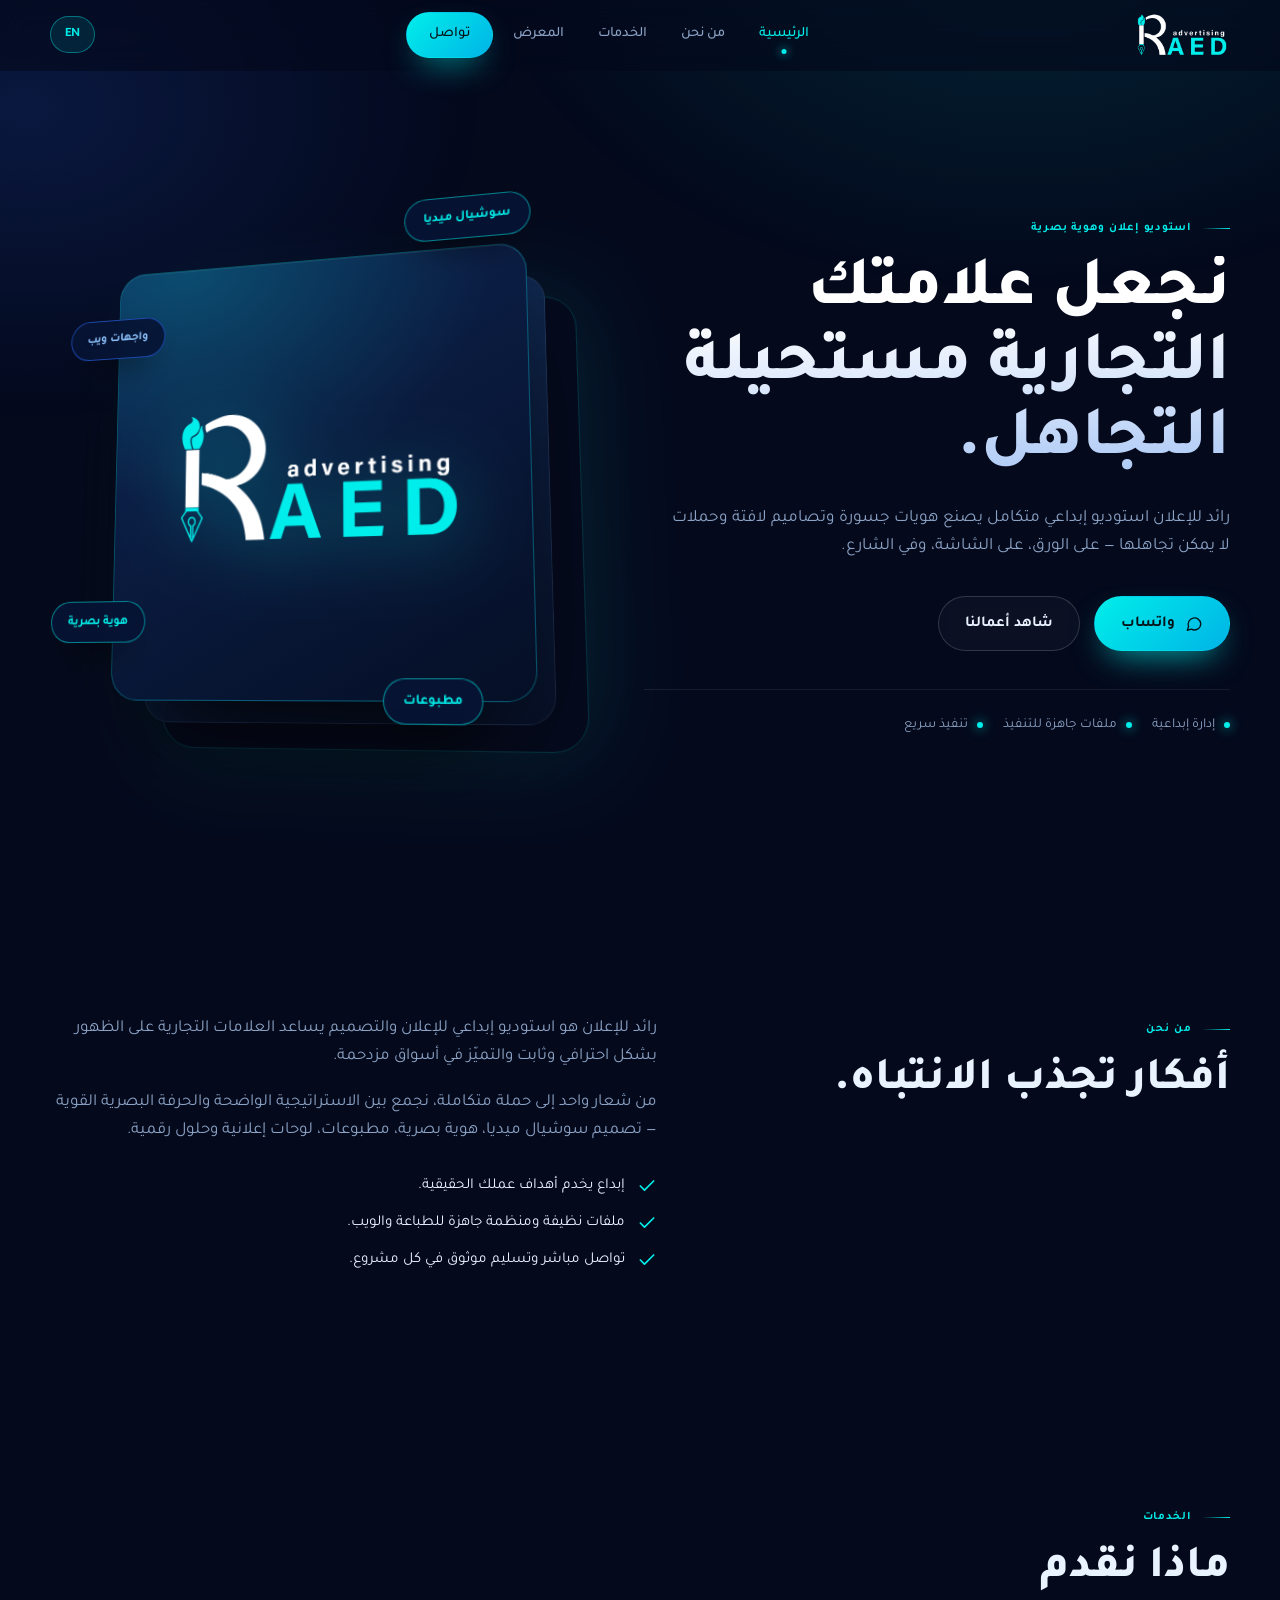
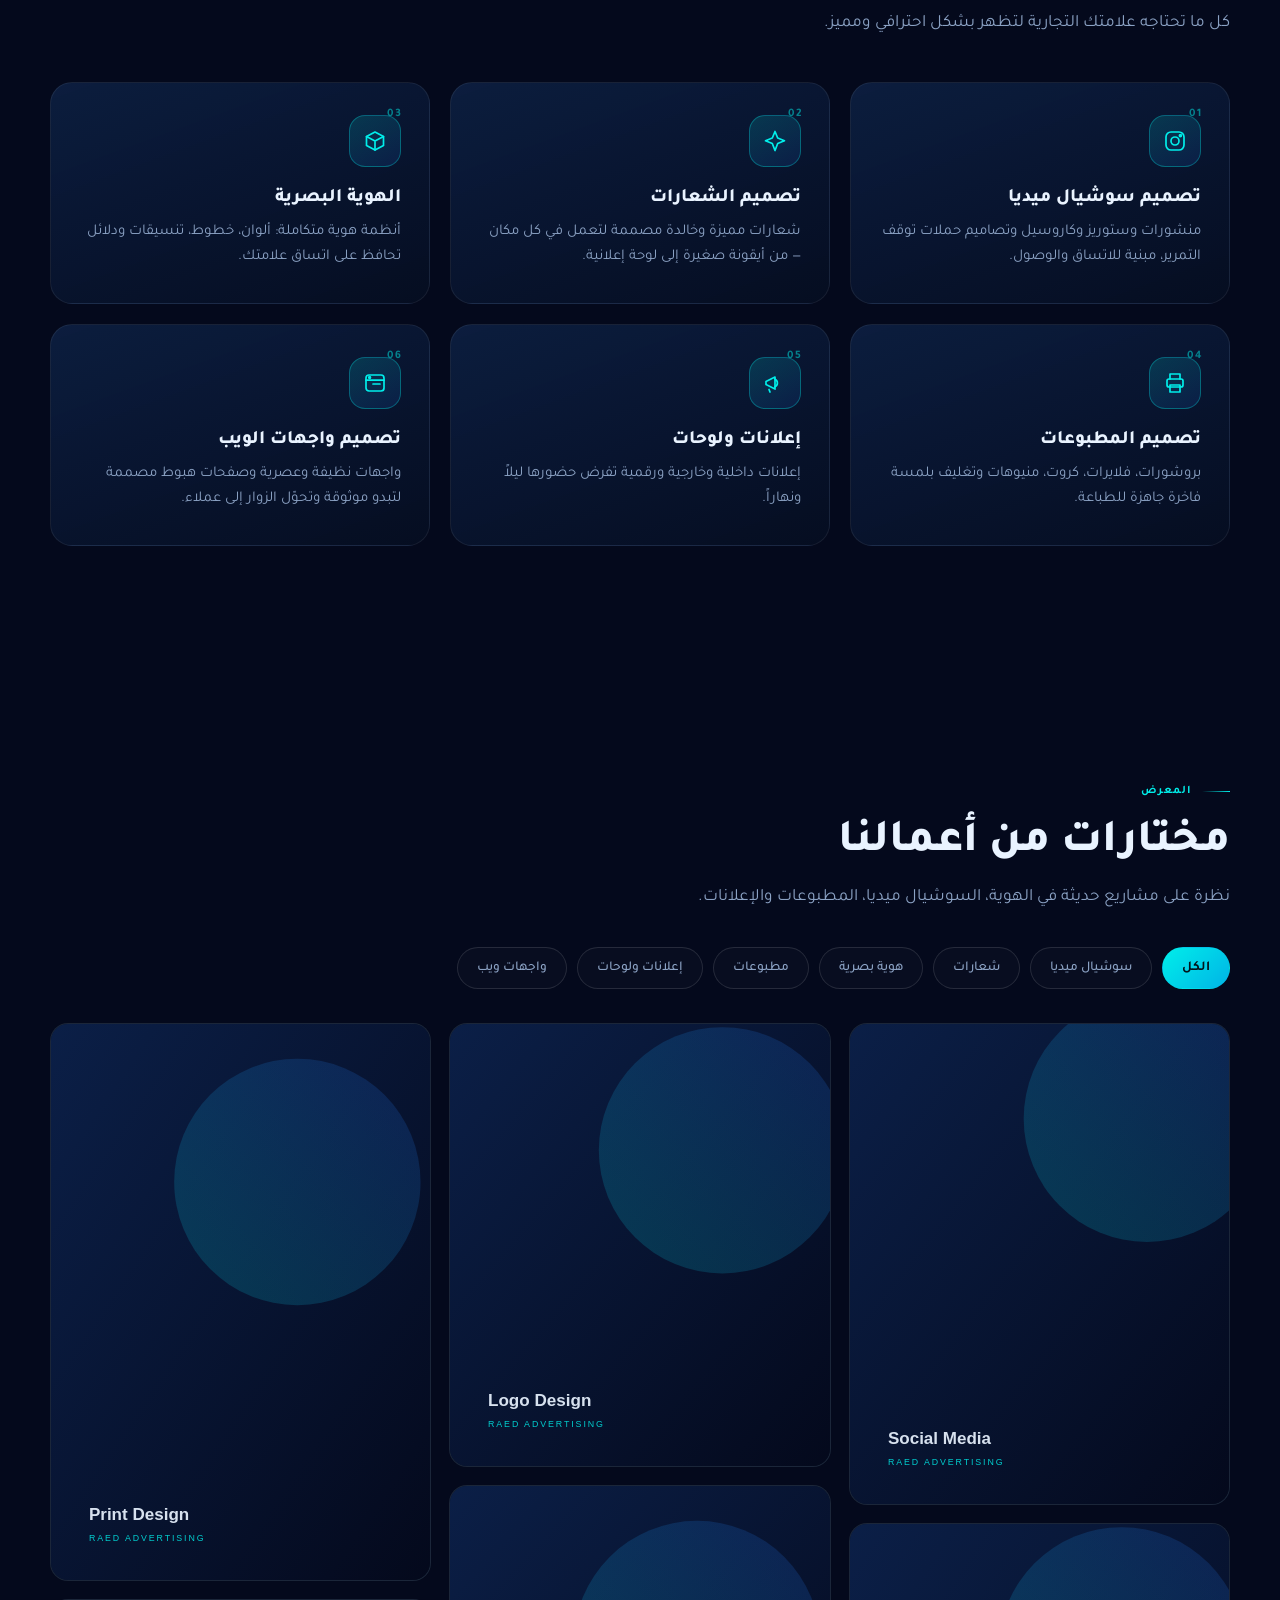
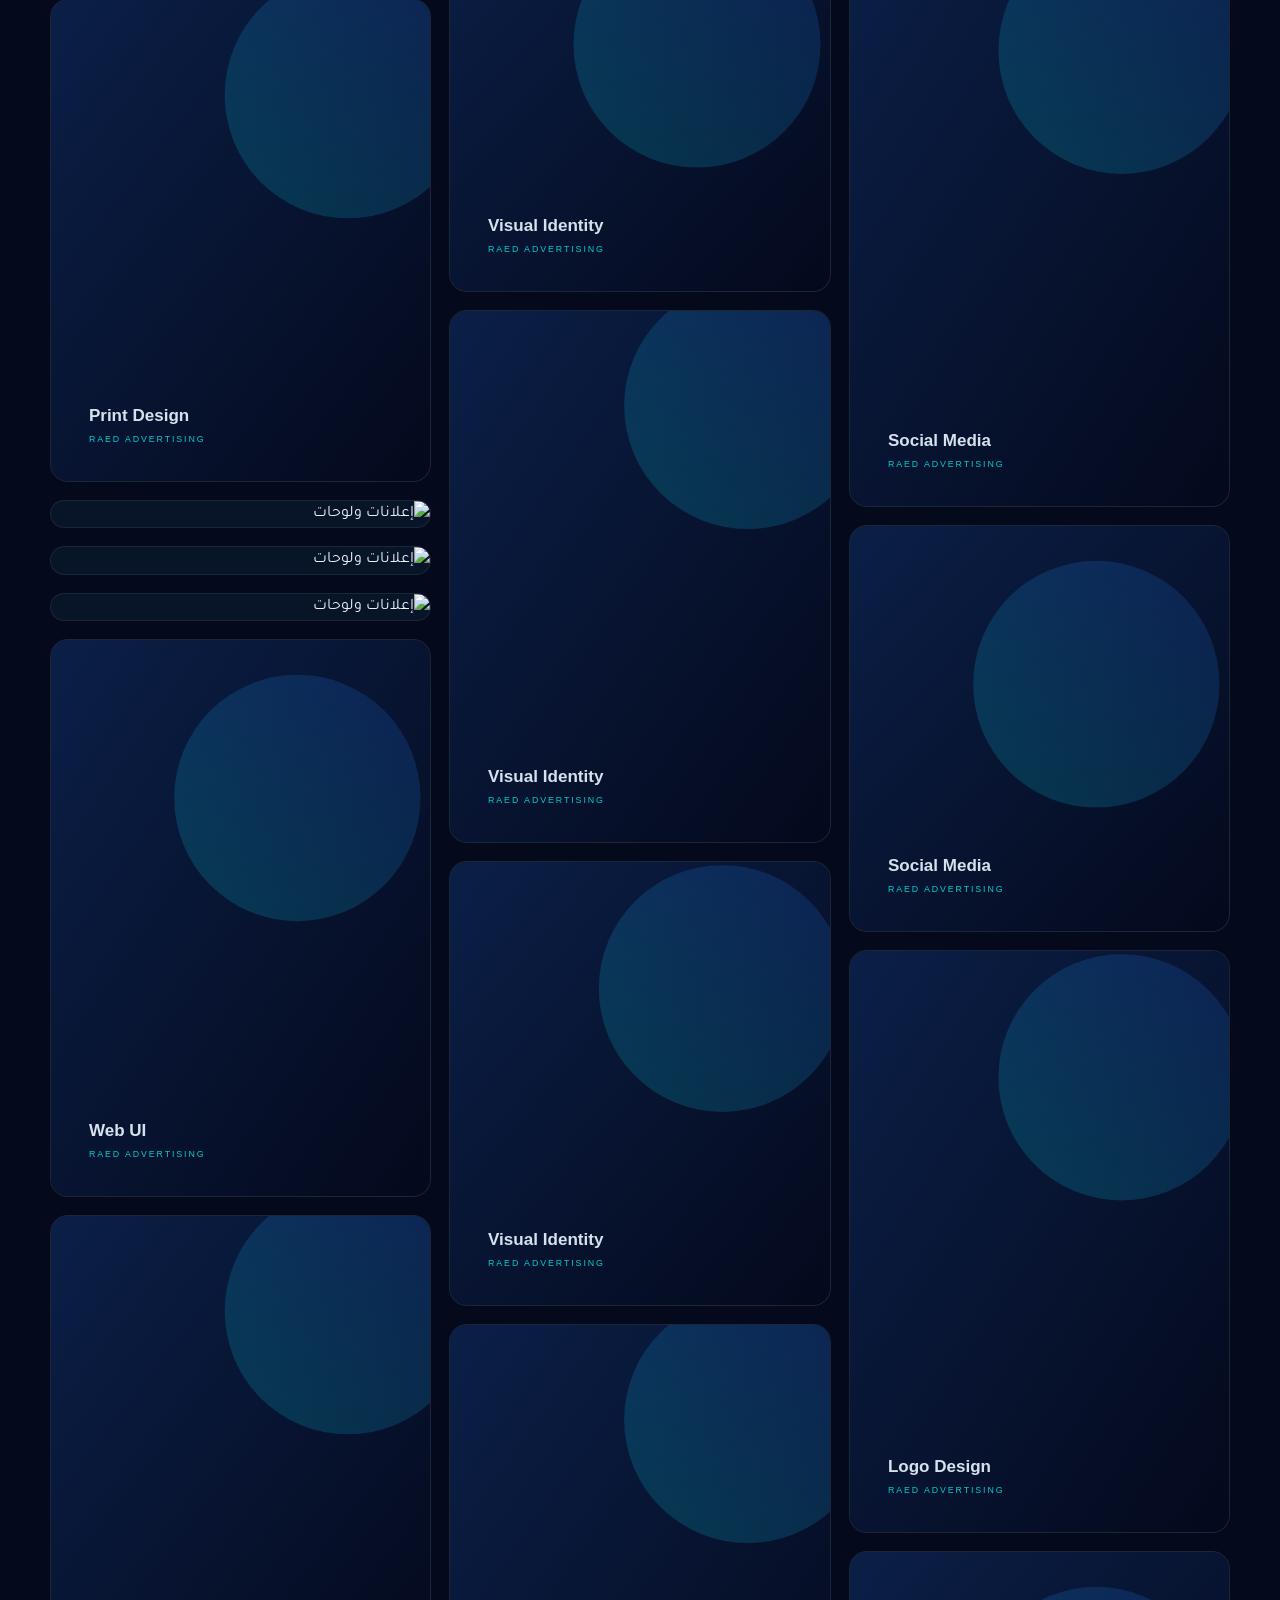
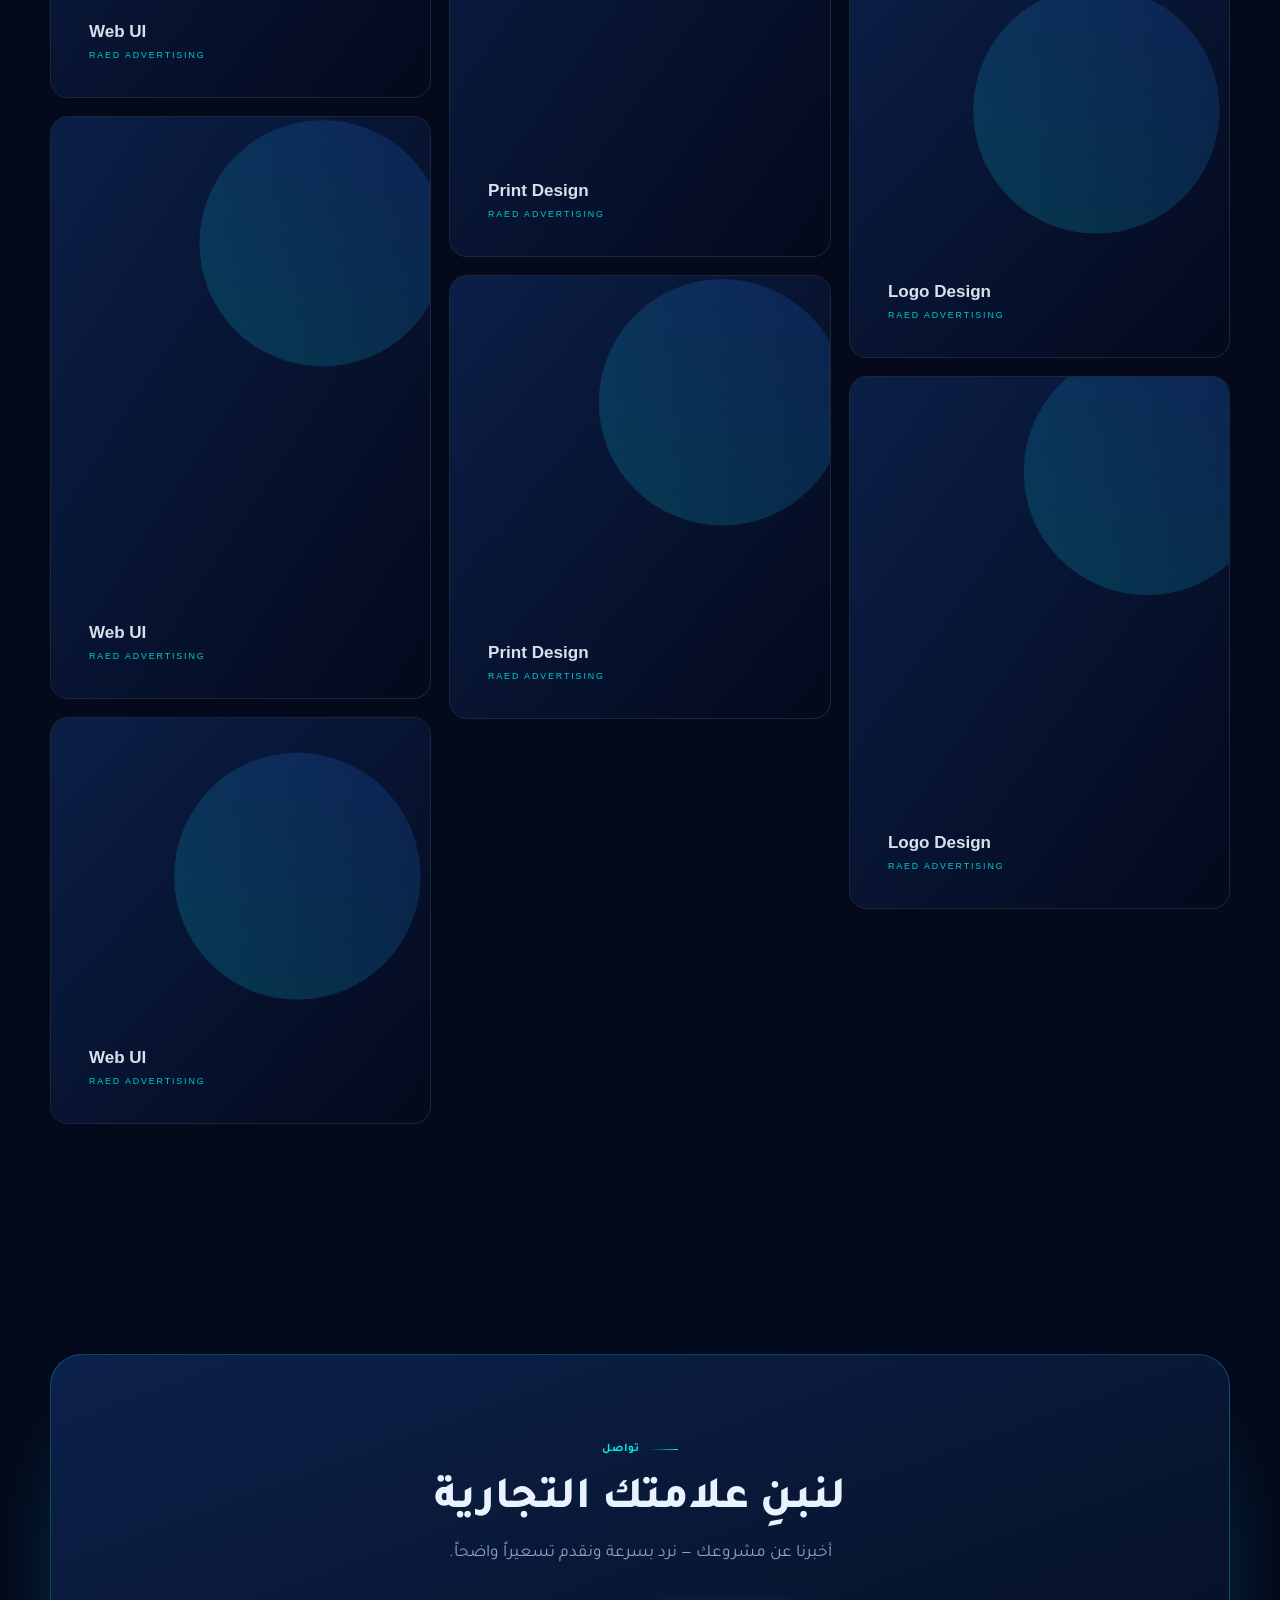
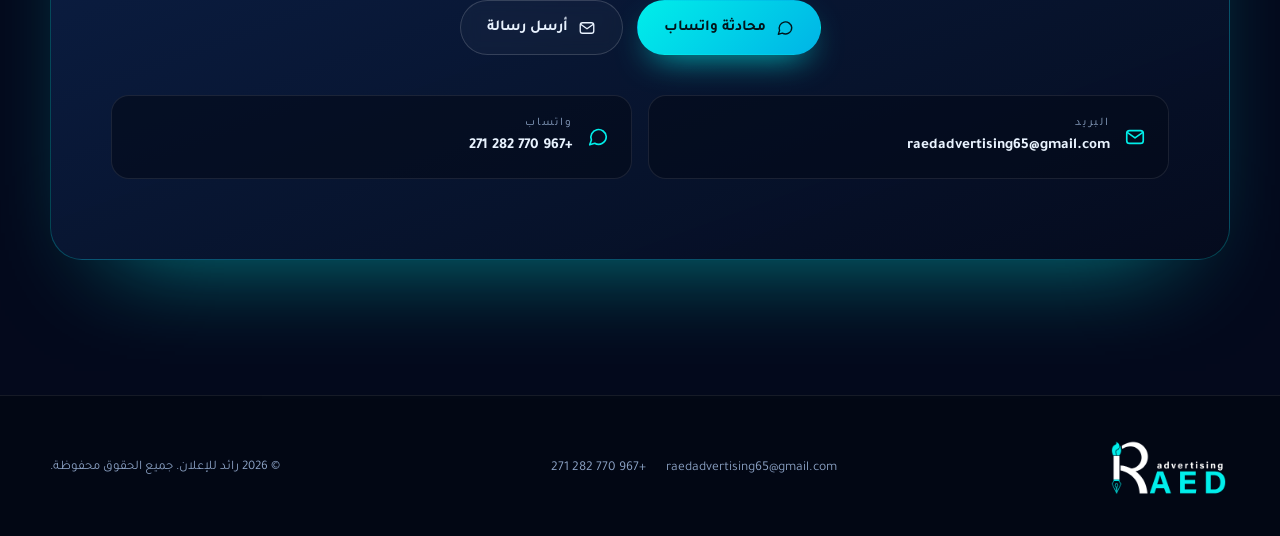
==== ar.html @ dc479adf "Add files via upload" ====
<!doctype html>
<html lang="ar" dir="rtl">
<head>
<meta charset="utf-8">
<link rel="icon" type="image/png" href="الشعار2.png">
<link rel="apple-touch-icon" href="الشعار2.png">
<meta name="viewport" content="width=device-width,initial-scale=1,viewport-fit=cover">
<title>رائد للإعلان — استوديو إبداعي</title>
<meta name="theme-color" content="#04091c">
<link rel="preconnect" href="https://fonts.googleapis.com">
<link rel="preconnect" href="https://fonts.gstatic.com" crossorigin>
<link href="https://fonts.googleapis.com/css2?family=Tajawal:wght@400;500;700;800;900&display=swap" rel="stylesheet">
<link rel="stylesheet" href="styles.css">
<script>document.documentElement.classList.add('js')</script>
</head>
<body>

<header class="nav" id="nav">
  <div class="wrap nav-inner">
    <a class="brand" href="#home"><img class="brand-logo" data-logo alt="رائد للإعلان"></a>
    <nav class="nav-links" id="navLinks" aria-label="Main">
      <a href="#home" class="active" data-t="navHome">الرئيسية</a>
      <a href="#about" data-t="navAbout">من نحن</a>
      <a href="#services" data-t="navServices">الخدمات</a>
      <a href="#gallery" data-t="navGallery">المعرض</a>
      <a href="#contact" class="btn btn-primary btn-sm" data-t="navContact">تواصل</a>
    </nav>
    <div style="display:flex;gap:8px;align-items:center">
      <a class="lang-btn" id="langBtn" href="en.html" onclick="try{localStorage.setItem('raed.lang','en')}catch(e){}">EN</a>
      <button class="nav-toggle" id="navToggle" aria-expanded="false" aria-controls="navLinks" aria-label="Menu" type="button"><span></span><span></span><span></span></button>
    </div>
  </div>
</header>

<main id="main">
  <section class="hero" id="home"><div class="wrap hero-grid">
    <div class="hero-copy reveal">
      <span class="eyebrow" id="heroEyebrow"></span>
      <h1 id="heroTitle"></h1>
      <p class="lead" id="heroSub"></p>
      <div class="hero-cta">
        <a class="btn btn-primary wa-link" target="_blank" rel="noopener"><svg viewBox="0 0 24 24" fill="none" stroke="currentColor" stroke-width="1.8" stroke-linecap="round" stroke-linejoin="round"><path d="M21 11.5a8.4 8.4 0 0 1-12.6 7.3L3 20.5l1.8-5.2A8.4 8.4 0 1 1 21 11.5z"/></svg><span data-t="waUs">واتساب</span></a>
        <a class="btn btn-ghost" href="#gallery" data-t="viewWork">شاهد أعمالنا</a>
      </div>
      <ul class="pills"><li data-t="pill1"></li><li data-t="pill2"></li><li data-t="pill3"></li></ul>
    </div>
    <div class="hero-art reveal" aria-hidden="true"><div class="stage" id="stage"><div class="float"><div class="plate" id="plate">
      <div class="plate-back"></div><div class="plate-mid"></div>
      <div class="plate-front"><img data-logo alt=""></div>
      <span class="chip chip-1" data-t="chip1"></span><span class="chip chip-2" data-t="chip2"></span><span class="chip chip-3" data-t="chip3"></span><span class="chip chip-4" data-t="chip4"></span>
    </div></div></div></div>
  </div></section>

  <section class="section" id="about"><div class="wrap about-grid">
    <div class="reveal"><span class="eyebrow" data-t="aboutLabel">من نحن</span><h2 class="h2" id="aboutTitle"></h2></div>
    <div class="about-body reveal"><div id="aboutText"></div>
      <ul class="ticks">
        <li><svg viewBox="0 0 24 24" fill="none" stroke="currentColor" stroke-width="2" stroke-linecap="round" stroke-linejoin="round"><path d="M20 6 9 17l-5-5"/></svg><span data-t="tick1"></span></li>
        <li><svg viewBox="0 0 24 24" fill="none" stroke="currentColor" stroke-width="2" stroke-linecap="round" stroke-linejoin="round"><path d="M20 6 9 17l-5-5"/></svg><span data-t="tick2"></span></li>
        <li><svg viewBox="0 0 24 24" fill="none" stroke="currentColor" stroke-width="2" stroke-linecap="round" stroke-linejoin="round"><path d="M20 6 9 17l-5-5"/></svg><span data-t="tick3"></span></li>
      </ul>
    </div>
  </div></section>

  <section class="section" id="services"><div class="wrap">
    <div class="reveal"><span class="eyebrow" data-t="servicesLabel">الخدمات</span><h2 class="h2" data-t="servicesTitle">ماذا نقدم</h2><p class="lead" style="margin-top:16px" data-t="servicesLead"></p></div>
    <div class="cards" id="servicesGrid"></div>
  </div></section>

  <section class="section" id="gallery"><div class="wrap">
    <div class="reveal"><span class="eyebrow" data-t="galleryLabel">المعرض</span><h2 class="h2" data-t="galleryTitle">مختارات من أعمالنا</h2><p class="lead" style="margin-top:16px" data-t="galleryLead"></p></div>
    <div class="filters reveal" id="filters" role="group"></div>
    <div class="masonry" id="galleryGrid"></div>
  </div></section>

  <section class="section" id="contact"><div class="wrap"><div class="contact-card reveal">
    <span class="eyebrow" style="justify-content:center" data-t="contactLabel">تواصل</span>
    <h2 data-t="contactTitle">لنبنِ علامتك التجارية</h2>
    <p class="lead" id="contactMsg"></p>
    <div class="contact-actions">
      <a class="btn btn-primary wa-link" target="_blank" rel="noopener"><svg viewBox="0 0 24 24" fill="none" stroke="currentColor" stroke-width="1.8" stroke-linecap="round" stroke-linejoin="round"><path d="M21 11.5a8.4 8.4 0 0 1-12.6 7.3L3 20.5l1.8-5.2A8.4 8.4 0 1 1 21 11.5z"/></svg><span data-t="chatWA">محادثة واتساب</span></a>
      <button class="btn btn-ghost" id="contactEmailBtn" type="button"><svg viewBox="0 0 24 24" fill="none" stroke="currentColor" stroke-width="1.8" stroke-linecap="round" stroke-linejoin="round"><rect x="3" y="5" width="18" height="14" rx="3"/><path d="m3.5 7 8.5 6 8.5-6"/></svg><span data-t="sendEmail">أرسل رسالة</span></button>
      <a class="btn btn-ghost" id="contactCvBtn" href="#" target="_blank" rel="noopener" style="display:none">
        <svg viewBox="0 0 24 24" fill="none" stroke="currentColor" stroke-width="1.8" stroke-linecap="round" stroke-linejoin="round"><path d="M14 2H6a2 2 0 0 0-2 2v16a2 2 0 0 0 2 2h12a2 2 0 0 0 2-2V8z"/><path d="M14 2v6h6"/><path d="M9 13h6M9 17h4"/></svg>
        <span data-t="cv">سيرة ذاتية</span>
      </a>
    </div>
    <div class="contact-tiles">
      <button class="tile" id="tileEmail" type="button"><svg viewBox="0 0 24 24" fill="none" stroke="currentColor" stroke-width="1.8" stroke-linecap="round" stroke-linejoin="round"><rect x="3" y="5" width="18" height="14" rx="3"/><path d="m3.5 7 8.5 6 8.5-6"/></svg><span><small data-t="emailLabel">البريد</small><b id="contactEmail"></b></span></button>
      <a class="tile wa-link" target="_blank" rel="noopener"><svg viewBox="0 0 24 24" fill="none" stroke="currentColor" stroke-width="1.8" stroke-linecap="round" stroke-linejoin="round"><path d="M21 11.5a8.4 8.4 0 0 1-12.6 7.3L3 20.5l1.8-5.2A8.4 8.4 0 1 1 21 11.5z"/></svg><span><small data-t="waLabel">واتساب</small><b id="contactWa"></b></span></a>
    </div>
  </div></div></section>
</main>

<footer class="footer"><div class="wrap footer-inner">
  <a class="brand" href="#home" id="footerBrand" title="رائد للإعلان"><img class="brand-logo" id="footerLogo" data-logo alt="رائد للإعلان"></a>
  <div class="footer-meta">
    <button id="footerEmail" type="button" style="background:none;border:0;color:inherit;cursor:pointer;font:inherit;padding:0"></button>
    <a class="wa-link" target="_blank" rel="noopener" id="footerWa"></a>
  </div>
  <span class="copy">© <span id="year"></span> رائد للإعلان. جميع الحقوق محفوظة.</span>
</div></footer>

<div class="lightbox" id="lightbox" role="dialog" aria-modal="true"><button class="lb-btn lb-close" data-lb="close" aria-label="Close" type="button">✕</button><button class="lb-btn lb-prev" data-lb="prev" aria-label="Prev" type="button">‹</button><img id="lbImg" alt=""><button class="lb-btn lb-next" data-lb="next" aria-label="Next" type="button">›</button><div class="lb-caption" id="lbCaption"></div></div>

<div class="cf-modal" id="cfModal" role="dialog" aria-modal="true" aria-label="Contact form">
  <div class="cf-inner">
    <button class="cf-close" id="cfClose" aria-label="Close" type="button">✕</button>
    <h3 id="cfTitle"></h3>
    <p class="cf-sub" id="cfSub"></p>
    <form id="cfForm" novalidate>
      <div class="cf-field"><label for="cfName" data-t="formName"></label><input id="cfName" type="text" autocomplete="name" required maxlength="100"></div>
      <div class="cf-field"><label for="cfEmail" data-t="formEmail"></label><input id="cfEmail" type="email" autocomplete="email" required maxlength="150"></div>
      <div class="cf-field"><label for="cfMsg" data-t="formMsg"></label><textarea id="cfMsg" rows="5" required maxlength="2000"></textarea></div>
      <div class="cf-actions">
        <button class="btn btn-ghost btn-sm" type="button" id="cfCancel" data-t="cancel">إلغاء</button>
        <button class="btn btn-primary" type="submit" id="cfSubmit" data-t="formSend">إرسال</button>
      </div>
      <div class="cf-status" id="cfStatus"></div>
    </form>
  </div>
</div>

<div id="admin" hidden><div class="adm-wrap">
  <div class="adm-top">
    <div class="adm-brand"><img data-logo alt=""><span data-t="adminTitle">لوحة التحكم</span></div>
    <div class="adm-actions">
      <span class="adm-status" id="admStatus"></span>
      <a class="lang-btn" id="langBtnAdmin" href="en.html" onclick="try{localStorage.setItem('raed.lang','en')}catch(e){}">EN</a>
      <button class="btn btn-primary btn-sm" data-act="save" data-t="saveChanges" type="button">حفظ التغييرات</button>
      <button class="btn btn-ghost btn-sm" data-act="close" data-t="close" type="button">إغلاق</button>
    </div>
  </div>
  <div id="admBody"></div>
</div></div>

<div class="url-modal" id="urlModal"><div class="url-modal-inner">
  <h3 data-t="addImgUrl">🔗 إضافة صورة من رابط</h3>
  <div class="field"><label for="urlInput" data-t="imgUrlOrPage"></label>
    <input id="urlInput" type="url" placeholder="https://example.com/image.jpg" spellcheck="false" autocomplete="off">
  </div>
  <div id="urlPreviewWrap" style="display:none;margin-top:14px">
    <label style="display:block;font-size:.76rem;letter-spacing:.12em;text-transform:uppercase;color:var(--muted);margin-bottom:7px;font-weight:600" data-t="preview"></label>
    <div class="url-preview"></div>
    <p class="hint" id="urlPreviewInfo" style="margin-top:8px;color:var(--cyan)"></p>
  </div>
  <p class="hint" id="urlError" style="color:#ff9d9d;min-height:1em;margin-top:10px"></p>
  <div class="url-modal-actions">
    <button class="btn btn-ghost btn-sm" id="urlCancel" data-t="cancel" type="button">إلغاء</button>
    <button class="btn btn-primary btn-sm" id="urlAdd" disabled data-t="add" type="button">إضافة</button>
  </div>
</div></div>

<script>window.RAED_LANG = 'ar';</script>
<script src="ar.js"></script>
<script src="app.js"></script>
</body>
</html>
---- styles.css ----
:root{--cyan:#00eeea;--blue:#2b6bff;--navy-900:#04091c;--text:#e9f3ff;--muted:#8ba2c4;--line:rgba(255,255,255,.08);--maxw:1180px;--ease:cubic-bezier(.22,.68,.28,1);--radius:22px}
*,*::before,*::after{box-sizing:border-box}
html{scroll-behavior:smooth;scroll-padding-top:92px;-webkit-text-size-adjust:100%}
body{margin:0;min-height:100%;background:var(--navy-900);color:var(--text);font-family:"Inter","Segoe UI",Tahoma,system-ui,-apple-system,Roboto,Arial,sans-serif;font-size:16px;line-height:1.65;overflow-x:hidden;-webkit-font-smoothing:antialiased}
html[dir="rtl"] body{font-family:"Tajawal","Segoe UI",Tahoma,system-ui,Arial,sans-serif}
body::before{content:"";position:fixed;inset:0;z-index:-1;pointer-events:none;background:radial-gradient(900px 620px at 80% -10%,rgba(0,238,234,.13),transparent 62%),radial-gradient(760px 520px at 2% 12%,rgba(43,107,255,.16),transparent 60%)}
img{max-width:100%;display:block}a{color:inherit;text-decoration:none}
button,input,textarea,select{font:inherit;color:inherit}
h1,h2,h3{margin:0;font-weight:800;letter-spacing:-.03em;line-height:1.08}
html[dir="rtl"] h1,html[dir="rtl"] h2,html[dir="rtl"] h3{letter-spacing:0}
p{margin:0}ul{margin:0;padding:0;list-style:none}
:focus-visible{outline:2px solid var(--cyan);outline-offset:3px;border-radius:6px}
.wrap{width:min(var(--maxw),100% - 44px);margin-inline:auto}
.section{padding:clamp(74px,9vw,132px) 0;position:relative}
.eyebrow{display:inline-flex;align-items:center;gap:10px;font-size:.72rem;font-weight:700;letter-spacing:.28em;text-transform:uppercase;color:var(--cyan);margin-bottom:18px}
html[dir="rtl"] .eyebrow{letter-spacing:.08em}
.eyebrow::before{content:"";width:28px;height:1px;background:linear-gradient(90deg,transparent,var(--cyan))}
.h2{font-size:clamp(1.85rem,3.6vw,2.85rem);max-width:16ch}
.lead{color:var(--muted);font-size:clamp(1rem,1.35vw,1.12rem);max-width:56ch}
.btn{display:inline-flex;align-items:center;justify-content:center;gap:10px;padding:14px 26px;border-radius:999px;border:1px solid transparent;font-weight:600;font-size:.95rem;cursor:pointer;background:transparent;color:inherit;transition:transform .3s var(--ease),box-shadow .35s,background .3s,border-color .3s,color .3s;white-space:nowrap;text-align:center}
.btn svg{width:18px;height:18px;flex:none}
.btn-primary{background:linear-gradient(135deg,var(--cyan),#00b4e6);color:#02141a;box-shadow:0 14px 34px -14px rgba(0,238,234,.85)}
.btn-primary:hover{transform:translateY(-2px);box-shadow:0 22px 46px -16px rgba(0,238,234,.95)}
.btn-primary:disabled{opacity:.4;cursor:not-allowed;transform:none;box-shadow:none}
.btn-ghost{border-color:rgba(255,255,255,.16);background:rgba(255,255,255,.03);backdrop-filter:blur(8px)}
.btn-ghost:hover{border-color:rgba(0,238,234,.7);color:var(--cyan);transform:translateY(-2px)}
.btn-sm{padding:9px 18px;font-size:.85rem}
.btn-xs{padding:6px 12px;font-size:.76rem;border-radius:8px;font-weight:600}
.btn-danger{border-color:rgba(255,120,120,.4);color:#ff9d9d;background:rgba(255,90,90,.05)}
.btn-danger:hover{background:rgba(255,90,90,.14);border-color:#ff8a8a}
.btn-cloud{border-color:rgba(43,107,255,.5);color:#8ec5ff;background:rgba(43,107,255,.08)}
.btn-url{border-color:rgba(255,193,7,.5);color:#ffd966;background:rgba(255,193,7,.06)}
.lang-btn{background:rgba(0,238,234,.1);border:1px solid rgba(0,238,234,.4);color:var(--cyan);padding:7px 14px;border-radius:999px;font-size:.8rem;font-weight:700;cursor:pointer;transition:all .25s;min-width:44px;text-align:center;font-family:inherit;text-decoration:none;display:inline-block}
.lang-btn:hover{background:var(--cyan);color:#02141a;border-color:var(--cyan)}
.nav{position:fixed;inset:0 0 auto 0;z-index:60;padding:calc(env(safe-area-inset-top,0px) + 12px) 0 12px;background:rgba(4,9,28,.62);backdrop-filter:blur(16px);-webkit-backdrop-filter:blur(16px);border-bottom:1px solid transparent;transition:background .35s,border-color .35s,padding .35s}
.nav.scrolled{background:rgba(4,9,28,.88);border-bottom-color:var(--line);padding-top:calc(env(safe-area-inset-top,0px) + 8px);padding-bottom:8px}
.nav-inner{display:flex;align-items:center;justify-content:space-between;gap:16px}
.brand{display:flex;align-items:center;gap:10px}
.brand-logo{height:44px;width:auto;max-width:220px;object-fit:contain}
.wordmark{font-weight:900;letter-spacing:.14em;font-size:1.05rem;color:var(--text)}
.wordmark span{color:var(--cyan)}
.nav-links{display:flex;align-items:center;gap:6px}
.nav-links a{position:relative;padding:9px 14px;border-radius:999px;color:var(--muted);font-size:.9rem;font-weight:500;transition:color .25s,background .25s}
.nav-links a:hover{color:var(--text);background:rgba(255,255,255,.05)}
.nav-links a.active{color:var(--cyan)}
.nav-links a.active::after{content:"";position:absolute;left:50%;bottom:2px;transform:translateX(-50%);width:5px;height:5px;border-radius:50%;background:var(--cyan);box-shadow:0 0 10px var(--cyan)}
.nav-links a.btn{padding:10px 22px;color:#02141a}
.nav-links a.btn:hover{background:linear-gradient(135deg,#00eeea,#00b4e6)}
.nav-toggle{display:none;width:44px;height:44px;border-radius:14px;border:1px solid var(--line);background:rgba(255,255,255,.03);cursor:pointer;padding:0;place-items:center}
.nav-toggle span{display:block;width:18px;height:2px;background:var(--text);margin:3px auto;border-radius:2px;transition:transform .3s,opacity .3s}
.nav-toggle[aria-expanded="true"] span:nth-child(1){transform:translateY(5px) rotate(45deg)}
.nav-toggle[aria-expanded="true"] span:nth-child(2){opacity:0}
.nav-toggle[aria-expanded="true"] span:nth-child(3){transform:translateY(-5px) rotate(-45deg)}
.hero{position:relative;min-height:100svh;display:flex;align-items:center;padding:140px 0 90px;overflow:hidden}
.hero-grid{display:grid;grid-template-columns:1.05fr .95fr;gap:clamp(30px,5vw,70px);align-items:center}
.hero h1{font-size:clamp(2.35rem,5.6vw,4.35rem);background:linear-gradient(178deg,#fff 25%,#a8c6f5 100%);-webkit-background-clip:text;background-clip:text;color:transparent}
.hero .lead{margin:24px 0 34px}
.hero-cta{display:flex;flex-wrap:wrap;gap:14px;margin-bottom:38px}
.pills{display:flex;flex-wrap:wrap;gap:20px;border-top:1px solid var(--line);padding-top:24px}
.pills li{display:flex;align-items:center;gap:9px;font-size:.85rem;color:var(--muted)}
.pills li::before{content:"";width:6px;height:6px;border-radius:50%;background:var(--cyan);box-shadow:0 0 12px var(--cyan)}
.stage{perspective:1300px;display:grid;place-items:center;min-height:440px}
.float{width:min(430px,92%);transform-style:preserve-3d;animation:floaty 7.5s ease-in-out infinite}
@keyframes floaty{0%,100%{transform:translateY(0)}50%{transform:translateY(-18px)}}
.plate{position:relative;aspect-ratio:1/1.04;transform-style:preserve-3d;transform:rotateX(var(--rx,9deg)) rotateY(var(--ry,-15deg));transition:transform .45s var(--ease)}
.plate>*{position:absolute}
.plate-back{inset:9% -7% -9% 7%;border-radius:34px;border:1px solid rgba(0,238,234,.32);transform:translateZ(-95px) scale(1.05);opacity:.55;box-shadow:0 0 90px rgba(0,238,234,.22)}
.plate-mid{inset:4% -3% -5% 4%;border-radius:28px;transform:translateZ(-48px);background:linear-gradient(160deg,rgba(18,48,95,.85),rgba(6,16,40,.92));border:1px solid rgba(255,255,255,.07)}
.plate-front{inset:0;border-radius:28px;display:grid;place-items:center;overflow:hidden;background:linear-gradient(150deg,#0e2554,#050f26);border:1px solid rgba(0,238,234,.28);box-shadow:0 60px 100px -40px #000,inset 0 1px 0 rgba(255,255,255,.07);padding:14%}
.plate-front::after{content:"";position:absolute;inset:0;background:radial-gradient(120% 90% at 18% 0%,rgba(0,238,234,.2),transparent 62%)}
.plate-front img{width:100%;max-width:340px;position:relative;z-index:2;filter:drop-shadow(0 12px 34px rgba(0,238,234,.4));object-fit:contain}
.chip{padding:9px 17px;border-radius:999px;font-size:.78rem;font-weight:600;background:rgba(6,19,52,.92);border:1px solid rgba(0,238,234,.5);color:var(--cyan);box-shadow:0 16px 34px -14px rgba(0,0,0,.9);backdrop-filter:blur(6px);white-space:nowrap}
.chip-1{top:-16px;right:-14px;transform:translateZ(96px)}
.chip-2{bottom:56px;left:-34px;transform:translateZ(70px)}
.chip-3{bottom:-18px;right:36px;transform:translateZ(110px)}
.chip-4{top:64px;left:-30px;transform:translateZ(52px);border-color:rgba(43,107,255,.6);color:#8ec5ff}
.about-grid{display:grid;grid-template-columns:.9fr 1.1fr;gap:clamp(32px,6vw,80px);align-items:start}
.about-body p{color:var(--muted);font-size:1.06rem;margin-bottom:18px}
.ticks{display:grid;gap:12px;margin-top:28px}
.ticks li{display:flex;gap:12px;align-items:flex-start;font-size:.95rem}
.ticks svg{width:20px;height:20px;flex:none;color:var(--cyan);margin-top:3px}
.cards{display:grid;grid-template-columns:repeat(auto-fit,minmax(290px,1fr));gap:20px;margin-top:44px}
.card{position:relative;padding:32px 28px 34px;border-radius:var(--radius);overflow:hidden;background:linear-gradient(160deg,rgba(15,36,74,.75),rgba(6,14,34,.88));border:1px solid rgba(255,255,255,.07);transition:transform .4s var(--ease),border-color .4s,box-shadow .4s}
.card::before{content:"";position:absolute;inset:0;opacity:0;transition:opacity .45s;pointer-events:none;background:radial-gradient(420px 220px at var(--mx,50%) var(--my,0%),rgba(0,238,234,.16),transparent 70%)}
.card:hover{transform:translateY(-6px);border-color:rgba(0,238,234,.45);box-shadow:0 40px 70px -40px rgba(0,238,234,.55)}
.card:hover::before{opacity:1}
.card-ico{width:52px;height:52px;border-radius:16px;display:grid;place-items:center;margin-bottom:22px;background:linear-gradient(150deg,rgba(0,238,234,.16),rgba(43,107,255,.12));border:1px solid rgba(0,238,234,.3);color:var(--cyan)}
.card-ico svg{width:24px;height:24px}
.card h3{font-size:1.18rem;margin-bottom:10px}
.card p{color:var(--muted);font-size:.94rem}
.card-num{position:absolute;top:22px;right:26px;font-size:.72rem;font-weight:700;letter-spacing:.18em;color:rgba(0,238,234,.5)}
.filters{display:flex;flex-wrap:wrap;gap:10px;margin-top:34px}
.filter{padding:9px 19px;border-radius:999px;font-size:.85rem;font-weight:500;cursor:pointer;border:1px solid rgba(255,255,255,.12);background:rgba(255,255,255,.02);color:var(--muted);transition:all .28s var(--ease)}
.filter:hover{border-color:rgba(0,238,234,.5);color:var(--text)}
.filter[aria-pressed="true"]{background:linear-gradient(135deg,var(--cyan),#00b4e6);color:#02141a;border-color:transparent;font-weight:700}
.masonry{columns:3 250px;column-gap:18px;margin-top:34px}
.gitem{break-inside:avoid;margin:0 0 18px;position:relative;border-radius:18px;overflow:hidden;border:1px solid rgba(255,255,255,.08);background:#081428;cursor:zoom-in;transition:border-color .35s,box-shadow .35s,transform .35s var(--ease)}
.gitem:hover{border-color:rgba(0,238,234,.5);box-shadow:0 34px 60px -34px rgba(0,238,234,.55);transform:translateY(-4px)}
.gitem img{width:100%;height:auto;transition:transform .8s var(--ease)}
.gitem:hover img{transform:scale(1.06)}
.gitem figcaption{position:absolute;inset:auto 0 0 0;padding:44px 18px 15px;background:linear-gradient(transparent,rgba(3,8,22,.92));font-size:.82rem;font-weight:600;color:#dff6ff;opacity:0;transform:translateY(8px);transition:opacity .4s,transform .4s}
.gitem:hover figcaption,.gitem:focus-visible figcaption{opacity:1;transform:none}
.empty{margin-top:34px;padding:46px 26px;text-align:center;border-radius:var(--radius);border:1px dashed rgba(255,255,255,.14);color:var(--muted)}
.contact-card{position:relative;overflow:hidden;text-align:center;padding:clamp(44px,7vw,80px) clamp(24px,5vw,60px);border-radius:32px;border:1px solid rgba(0,238,234,.25);background:linear-gradient(160deg,rgba(15,40,86,.8),rgba(5,12,30,.92));box-shadow:0 50px 100px -60px rgba(0,238,234,.6)}
.contact-card h2{font-size:clamp(1.8rem,4vw,2.8rem);margin-bottom:14px}
.contact-card .lead{margin:0 auto 32px;max-width:52ch}
.contact-actions{display:flex;flex-wrap:wrap;gap:14px;justify-content:center;position:relative;z-index:1}
.contact-tiles{display:grid;grid-template-columns:repeat(auto-fit,minmax(240px,1fr));gap:16px;margin-top:40px;position:relative;z-index:1}
.tile{display:flex;align-items:center;gap:14px;text-align:start;padding:18px 22px;border-radius:18px;border:1px solid rgba(255,255,255,.09);background:rgba(4,10,26,.6);transition:border-color .3s,transform .3s var(--ease);font-family:inherit;cursor:pointer}
.tile:hover{border-color:rgba(0,238,234,.5);transform:translateY(-3px)}
.tile svg{width:22px;height:22px;color:var(--cyan);flex:none}
.tile small{display:block;font-size:.72rem;letter-spacing:.16em;text-transform:uppercase;color:var(--muted)}
.tile b{font-weight:600;font-size:.95rem;word-break:break-all}
.footer{border-top:1px solid var(--line);padding:44px 0 40px;margin-top:20px;background:rgba(2,6,16,.55)}
.footer-inner{display:flex;flex-wrap:wrap;gap:22px;align-items:center;justify-content:space-between}
.footer .brand-logo{height:56px;width:auto;max-width:220px;object-fit:contain;cursor:pointer}
.footer-meta{display:flex;flex-wrap:wrap;gap:20px;font-size:.85rem;color:var(--muted)}
.copy{font-size:.82rem;color:var(--muted)}
.lightbox{position:fixed;inset:0;z-index:100;display:none;place-items:center;padding:24px;background:rgba(1,4,12,.95);backdrop-filter:blur(14px)}
.lightbox.open{display:grid}
.lightbox img{max-width:min(1100px,92vw);max-height:78vh;border-radius:16px;box-shadow:0 50px 120px -40px #000;border:1px solid rgba(255,255,255,.1)}
.lb-btn{position:absolute;display:grid;place-items:center;width:50px;height:50px;border-radius:50%;border:1px solid rgba(0,238,234,.45);background:rgba(7,18,44,.9);color:var(--cyan);cursor:pointer;font-size:1.35rem;line-height:1;transition:background .25s,transform .25s}
.lb-btn:hover{background:rgba(0,238,234,.16);transform:scale(1.06)}
.lb-close{top:20px;right:20px}
.lb-prev{left:20px;top:50%;transform:translateY(-50%)}
.lb-next{right:20px;top:50%;transform:translateY(-50%)}
.lb-caption{position:absolute;bottom:22px;left:50%;transform:translateX(-50%);font-size:.85rem;color:var(--muted);background:rgba(7,18,44,.85);padding:8px 18px;border-radius:999px;border:1px solid var(--line);white-space:nowrap}
.js .reveal{opacity:0;transform:translateY(28px);transition:opacity .85s var(--ease),transform .85s var(--ease)}
.js .reveal.in{opacity:1;transform:none}
.cf-modal{position:fixed;inset:0;z-index:210;display:none;place-items:center;padding:24px;background:rgba(1,4,12,.88);backdrop-filter:blur(12px)}
.cf-modal.open{display:grid}
.cf-inner{width:min(520px,100%);background:linear-gradient(160deg,rgba(15,36,74,.98),rgba(6,14,34,.99));border:1px solid rgba(0,238,234,.35);border-radius:24px;padding:32px;box-shadow:0 50px 120px -40px rgba(0,238,234,.5);position:relative;max-height:92vh;overflow:auto}
.cf-inner h3{font-size:1.4rem;margin-bottom:8px;color:var(--text)}
.cf-sub{color:var(--muted);font-size:.9rem;margin-bottom:22px}
.cf-close{position:absolute;top:14px;inset-inline-end:14px;width:38px;height:38px;border-radius:50%;border:1px solid rgba(255,255,255,.15);background:rgba(255,255,255,.04);color:var(--muted);cursor:pointer;font-size:1rem;display:grid;place-items:center;transition:all .25s;font-family:inherit}
.cf-close:hover{border-color:var(--cyan);color:var(--cyan);background:rgba(0,238,234,.1)}
.cf-field{margin-bottom:16px}
.cf-field label{display:block;font-size:.76rem;letter-spacing:.1em;text-transform:uppercase;color:var(--muted);margin-bottom:7px;font-weight:600}
html[dir="rtl"] .cf-field label{letter-spacing:0}
.cf-field input,.cf-field textarea{width:100%;background:#08152f;border:1px solid rgba(255,255,255,.14);border-radius:12px;padding:12px 14px;font-size:.94rem;transition:border-color .25s,background .25s;font-family:inherit;color:var(--text)}
.cf-field input:focus,.cf-field textarea:focus{outline:0;border-color:var(--cyan);background:#0a1a3a}
.cf-field textarea{resize:vertical;min-height:120px;line-height:1.6}
.cf-actions{display:flex;gap:10px;margin-top:8px}
.cf-actions .btn{flex:1}
.cf-status{margin-top:14px;font-size:.88rem;min-height:1.2em;text-align:center;padding:10px;border-radius:10px;display:none}
.cf-status.ok{display:block;background:rgba(0,238,234,.12);color:var(--cyan)}
.cf-status.err{display:block;background:rgba(255,120,120,.12);color:#ff9d9d}
.cf-status.load{display:block;background:rgba(43,107,255,.12);color:#8ec5ff}
.cf-spinner{display:inline-block;width:14px;height:14px;border:2px solid rgba(0,238,234,.3);border-top-color:var(--cyan);border-radius:50%;animation:spin .8s linear infinite;vertical-align:-2px;margin-inline-end:8px}
#admin{position:fixed;inset:0;z-index:150;overflow:auto;background:linear-gradient(180deg,#04091c,#02060f);padding:calc(env(safe-area-inset-top,0px) + 22px) 22px 70px}
#admin[hidden]{display:none}
.adm-wrap{width:min(1080px,100%);margin-inline:auto}
.adm-top{display:flex;flex-wrap:wrap;gap:12px;align-items:center;justify-content:space-between;margin-bottom:22px;padding-bottom:18px;border-bottom:1px solid var(--line);position:sticky;top:calc(env(safe-area-inset-top,0px) + 8px);background:rgba(4,9,28,.92);backdrop-filter:blur(14px);z-index:5;margin-top:-6px;padding-top:10px}
.adm-brand{display:flex;align-items:center;gap:12px;font-weight:700;letter-spacing:.12em;text-transform:uppercase;font-size:.78rem;color:var(--muted)}
.adm-brand img{height:38px;width:auto;max-width:160px;object-fit:contain}
.adm-actions{display:flex;flex-wrap:wrap;gap:10px;align-items:center}
.adm-status{font-size:.8rem;color:var(--cyan);min-height:1em;min-width:120px;text-align:end}
.panel{background:linear-gradient(160deg,rgba(15,36,74,.6),rgba(6,14,34,.8));border:1px solid var(--line);border-radius:20px;padding:24px;margin-bottom:18px}
.panel h3{font-size:1.05rem;margin-bottom:16px;color:var(--cyan)}
.field{margin-bottom:14px}
.field label{display:block;font-size:.76rem;letter-spacing:.12em;text-transform:uppercase;color:var(--muted);margin-bottom:7px;font-weight:600}
html[dir="rtl"] .field label{letter-spacing:.02em}
.field input,.field textarea,.field select{width:100%;background:#08152f;border:1px solid rgba(255,255,255,.13);border-radius:12px;padding:11px 14px;font-size:.94rem;transition:border-color .25s,background .25s;font-family:inherit}
.field input:focus,.field textarea:focus,.field select:focus{outline:0;border-color:var(--cyan);background:#0a1a3a}
.field textarea{resize:vertical;min-height:110px;line-height:1.6}
.grid2{display:grid;grid-template-columns:1fr 1fr;gap:14px}
.adm-tabs{display:flex;flex-wrap:wrap;gap:8px;margin-bottom:22px}
.tabbtn{padding:9px 20px;border-radius:999px;cursor:pointer;font-size:.88rem;font-weight:600;border:1px solid rgba(255,255,255,.12);background:rgba(255,255,255,.02);color:var(--muted);transition:all .25s var(--ease);font-family:inherit}
.tabbtn:hover{color:var(--text);border-color:rgba(0,238,234,.4)}
.tabbtn.on{background:linear-gradient(135deg,var(--cyan),#00b4e6);color:#02141a;border-color:transparent}
.rowline{display:flex;flex-wrap:wrap;gap:10px;align-items:flex-end}
.rowline .field{flex:1;min-width:190px;margin-bottom:0}
.upload-methods{display:flex;flex-wrap:wrap;gap:8px;margin:14px 0 10px}
.dropzone{border:1.5px dashed rgba(0,238,234,.45);border-radius:16px;padding:22px;text-align:center;color:var(--muted);cursor:pointer;margin:6px 0 14px;font-size:.88rem;transition:background .25s,border-color .25s,color .25s}
.dropzone:hover,.dropzone.ov{background:rgba(0,238,234,.09);border-color:var(--cyan);color:var(--text)}
.thumbs{display:grid;grid-template-columns:repeat(auto-fill,minmax(118px,1fr));gap:12px;margin-top:8px}
.thumb{position:relative;border-radius:12px;overflow:hidden;border:1px solid var(--line);background:#081428}
.thumb img{width:100%;aspect-ratio:1;object-fit:cover}
.thumb-badge{position:absolute;top:5px;inset-inline-start:5px;font-size:.65rem;padding:2px 7px;border-radius:6px;background:rgba(0,0,0,.7);color:#fff;font-weight:700}
.thumb-badge.cloud{background:rgba(43,107,255,.9)}
.thumb-badge.url{background:rgba(255,193,7,.9);color:#1a1a1a}
.thumb-badge.local{background:rgba(0,238,234,.9);color:#02141a}
.thumb-actions{position:absolute;inset:auto 0 0 0;display:flex;justify-content:space-between;padding:5px;gap:4px;background:linear-gradient(transparent,rgba(2,6,16,.92))}
.thumb-actions button{border:1px solid rgba(255,255,255,.18);background:rgba(6,14,34,.9);color:var(--text);border-radius:8px;padding:3px 9px;font-size:.72rem;cursor:pointer;line-height:1.5;min-width:26px;font-family:inherit}
.thumb-actions button:hover{border-color:var(--cyan);color:var(--cyan)}
.hint{font-size:.82rem;color:var(--muted);margin-top:6px;line-height:1.55}
.hint code{background:rgba(0,238,234,.1);color:var(--cyan);padding:2px 7px;border-radius:6px;font-size:.8rem}
.login-wrap{max-width:400px;margin:8vh auto 0}
.login-logo{height:60px;width:auto;max-width:220px;object-fit:contain;margin-bottom:28px}
.group-panel{background:rgba(255,255,255,.02);border:1px solid rgba(255,255,255,.06);border-radius:18px;padding:20px;margin-bottom:16px}
.group-head{display:flex;flex-wrap:wrap;gap:10px;align-items:flex-end;margin-bottom:8px}
.group-head .field{flex:1;min-width:200px;margin-bottom:0}
.pill-note{display:inline-block;padding:3px 10px;border-radius:999px;background:rgba(0,238,234,.12);color:var(--cyan);font-size:.7rem;font-weight:700;margin-inline-start:8px}
.cloud-status{display:inline-flex;align-items:center;gap:6px;padding:4px 12px;border-radius:999px;font-size:.75rem;font-weight:600}
.cloud-status.on{background:rgba(0,238,234,.15);color:var(--cyan)}
.cloud-status.off{background:rgba(255,120,120,.15);color:#ff9d9d}
.cv-box{display:flex;flex-wrap:wrap;gap:12px;align-items:center;padding:14px 18px;border-radius:14px;background:rgba(0,238,234,.06);border:1px solid rgba(0,238,234,.25);margin-top:10px}
.cv-box a{color:var(--cyan);text-decoration:underline;font-size:.88rem;word-break:break-all}
.cv-box.empty{background:rgba(255,255,255,.03);border:1px dashed rgba(255,255,255,.15);color:var(--muted);font-size:.85rem}
.bi-group{margin-bottom:16px;padding:14px;background:rgba(0,0,0,.15);border-radius:14px;border:1px solid rgba(255,255,255,.05)}
.bi-group>label{display:block;font-size:.76rem;letter-spacing:.12em;text-transform:uppercase;color:var(--muted);margin-bottom:10px;font-weight:600}
html[dir="rtl"] .bi-group>label{letter-spacing:.02em}
.bi-inputs{display:grid;grid-template-columns:1fr 1fr;gap:10px}
.bi-input{position:relative}
.bi-input .bi-tag{position:absolute;top:8px;inset-inline-start:12px;font-size:.68rem;font-weight:700;color:var(--cyan);background:rgba(0,238,234,.12);padding:2px 7px;border-radius:5px;z-index:1}
.bi-input input,.bi-input textarea{width:100%;background:#08152f;border:1px solid rgba(255,255,255,.13);border-radius:12px;padding:32px 14px 11px 14px;font-size:.92rem;color:var(--text);font-family:inherit}
.bi-input input:focus,.bi-input textarea:focus{outline:0;border-color:var(--cyan);background:#0a1a3a}
.bi-input textarea{min-height:110px;resize:vertical;line-height:1.6}
.url-modal{position:fixed;inset:0;z-index:200;display:none;place-items:center;padding:24px;background:rgba(1,4,12,.85);backdrop-filter:blur(10px)}
.url-modal.open{display:grid}
.url-modal-inner{width:min(600px,100%);background:linear-gradient(160deg,rgba(15,36,74,.95),rgba(6,14,34,.98));border:1px solid rgba(0,238,234,.3);border-radius:20px;padding:28px;box-shadow:0 40px 100px -30px #000;max-height:92vh;overflow:auto}
.url-modal h3{color:var(--cyan);margin-bottom:16px}
.url-modal-actions{display:flex;gap:10px;justify-content:flex-end;margin-top:20px}
.url-preview{padding:12px;background:rgba(0,0,0,.35);border:1px solid var(--line);border-radius:14px;text-align:center;min-height:120px;display:flex;align-items:center;justify-content:center}
.url-preview img{max-width:100%;max-height:280px;border-radius:10px;object-fit:contain}
.url-loading{display:flex;align-items:center;justify-content:center;gap:10px;color:var(--muted);font-size:.85rem;padding:18px}
.spinner{width:18px;height:18px;border:2px solid rgba(0,238,234,.25);border-top-color:var(--cyan);border-radius:50%;animation:spin .8s linear infinite;flex:none}
@keyframes spin{to{transform:rotate(360deg)}}
.progress-bar{position:relative;height:6px;background:rgba(255,255,255,.08);border-radius:3px;overflow:hidden;margin-top:10px}
.progress-bar span{position:absolute;inset-inline-start:0;top:0;bottom:0;background:linear-gradient(90deg,var(--cyan),var(--blue));border-radius:3px;transition:width .3s ease}
.cm-banner{display:flex;align-items:center;gap:10px;padding:12px 16px;border-radius:12px;font-size:.85rem;line-height:1.5;margin-bottom:12px}
.cm-banner.ok{background:rgba(0,238,234,.1);border:1px solid rgba(0,238,234,.35);color:var(--cyan)}
.cm-banner.warn{background:rgba(255,193,7,.1);border:1px solid rgba(255,193,7,.4);color:#ffd966}
@media (max-width:960px){.hero-grid,.about-grid{grid-template-columns:1fr}.stage{min-height:360px;order:-1}.float{width:min(340px,84%)}.h2{max-width:none}}
@media (max-width:860px){.nav-toggle{display:grid}.nav-links{position:absolute;top:100%;inset-inline:0;flex-direction:column;align-items:stretch;gap:4px;padding:16px 22px 22px;background:rgba(4,9,28,.98);border-bottom:1px solid var(--line);transform:translateY(-12px);opacity:0;pointer-events:none;transition:opacity .28s,transform .28s}.nav-links.open{opacity:1;transform:none;pointer-events:auto}.nav-links a{padding:13px 14px}.nav-links a.btn{justify-content:center;margin-top:8px}.nav-links a.active::after{display:none}.masonry{columns:2 170px}.adm-status{width:100%;text-align:start}.bi-inputs{grid-template-columns:1fr}}
@media (max-width:560px){.wrap{width:min(var(--maxw),100% - 32px)}.hero{padding-top:120px}.masonry{columns:1;column-gap:0}.gitem figcaption{opacity:1;transform:none}.grid2{grid-template-columns:1fr}.lb-prev{left:8px}.lb-next{right:8px}.lb-btn{width:44px;height:44px}#admin{padding:14px 14px 60px}.panel{padding:18px}.brand-logo{height:38px}.footer .brand-logo{height:48px}.lang-btn{padding:6px 10px;font-size:.75rem;min-width:38px}.cf-inner{padding:24px}}
@media (prefers-reduced-motion:reduce){*,*::before,*::after{animation-duration:.001ms!important;animation-iteration-count:1!important;transition-duration:.001ms!important;scroll-behavior:auto!important}.js .reveal{opacity:1;transform:none}}
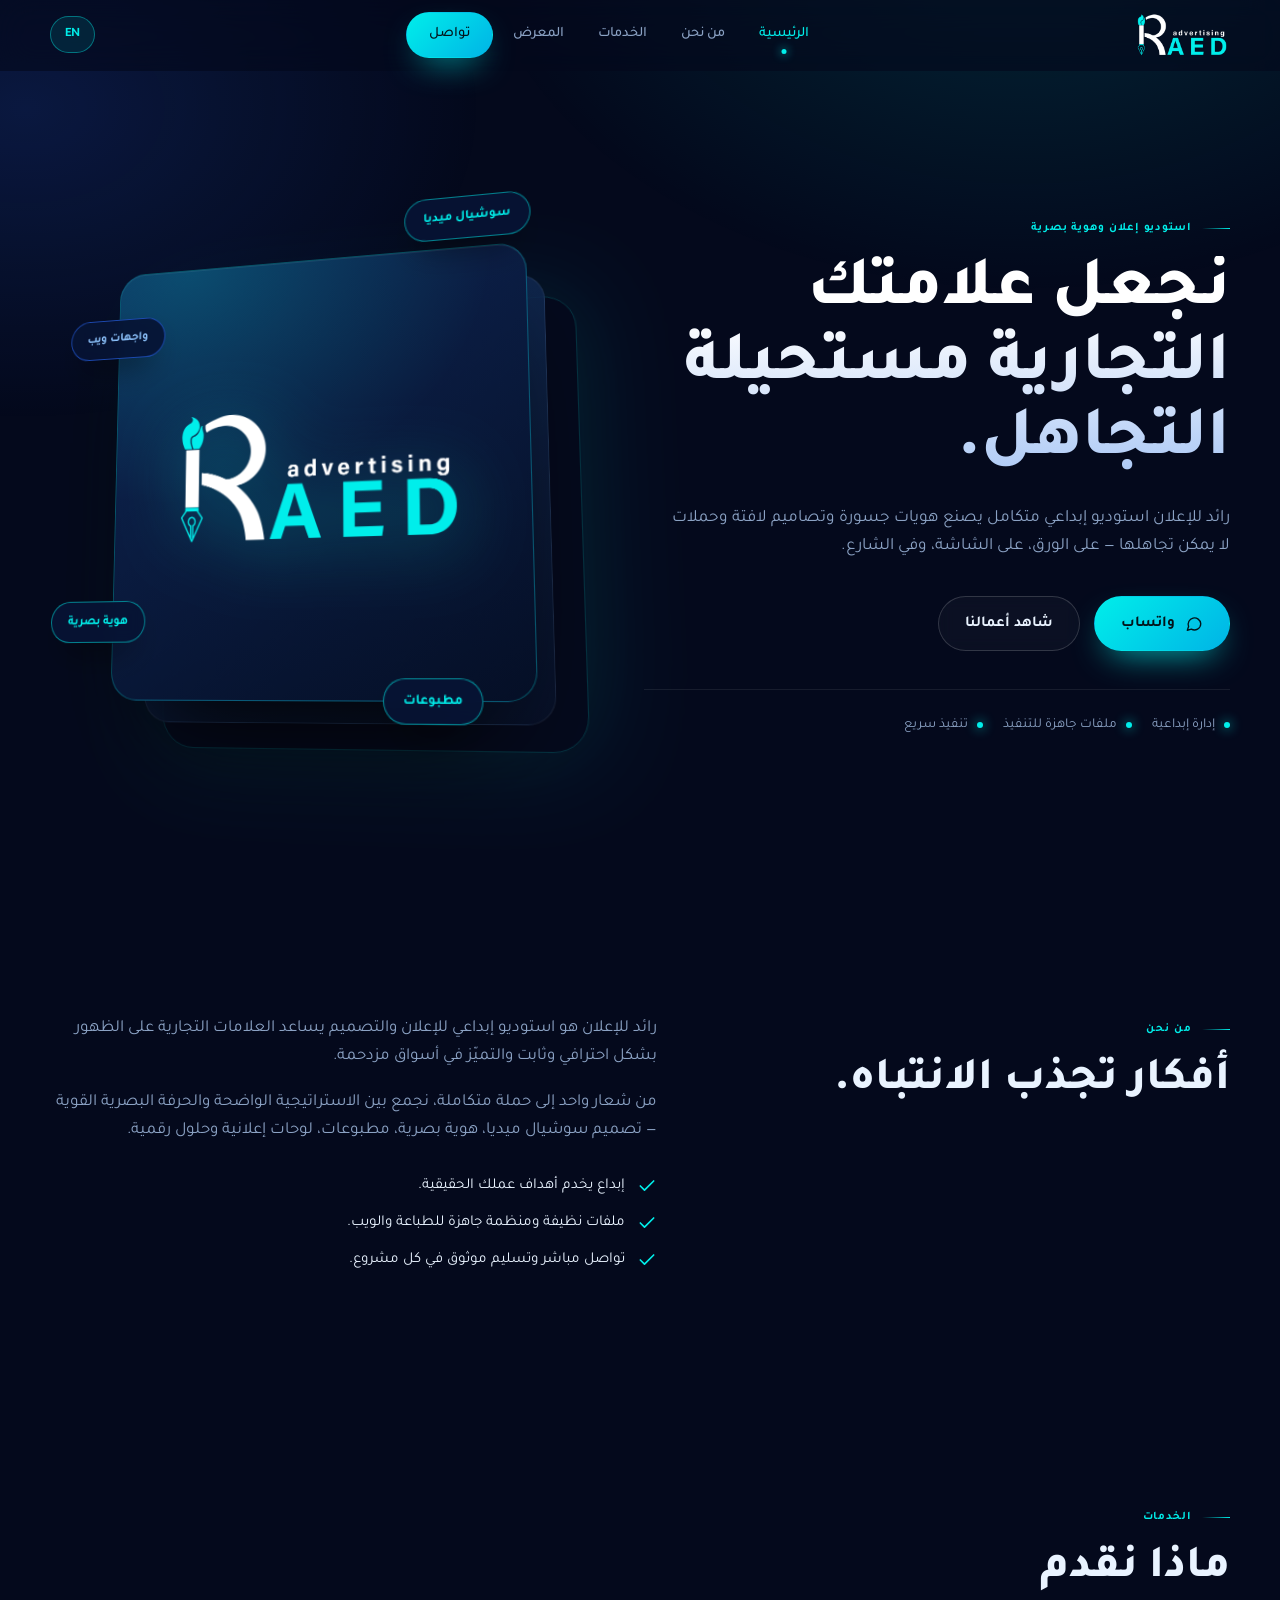
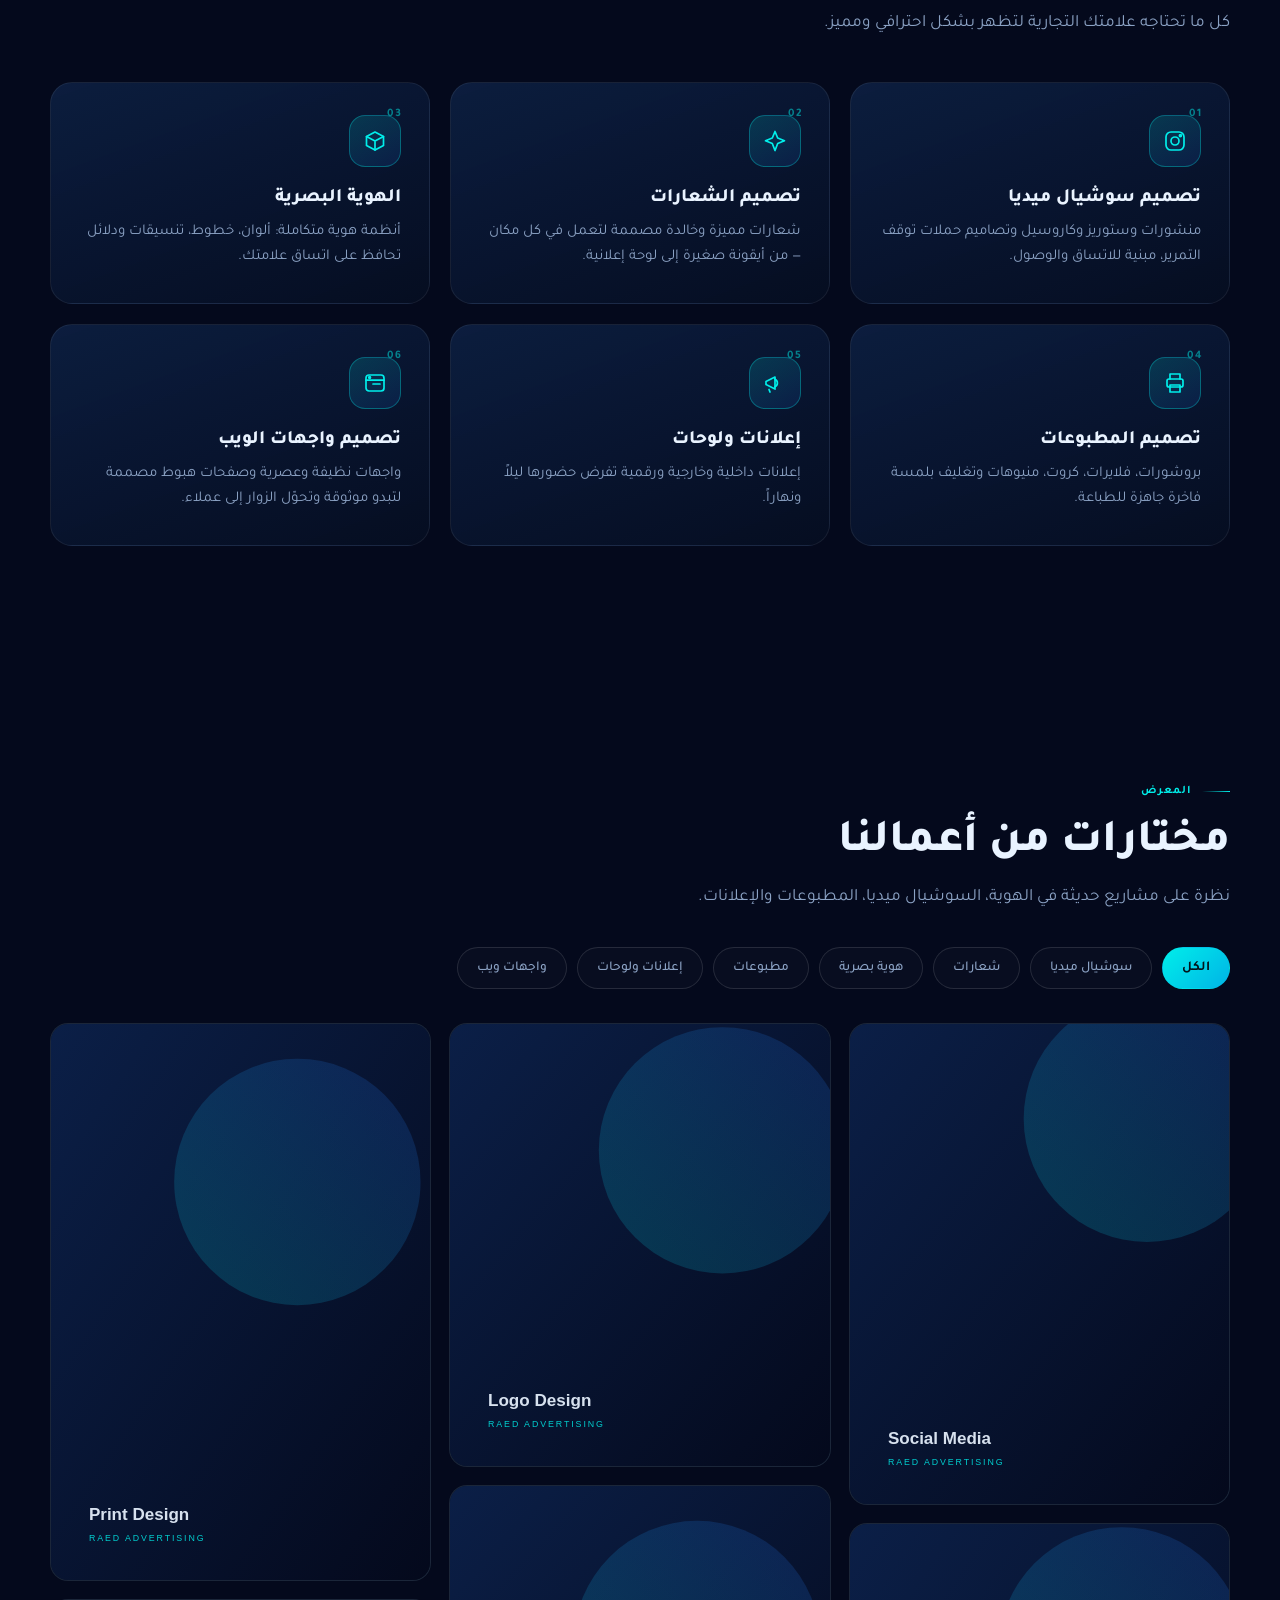
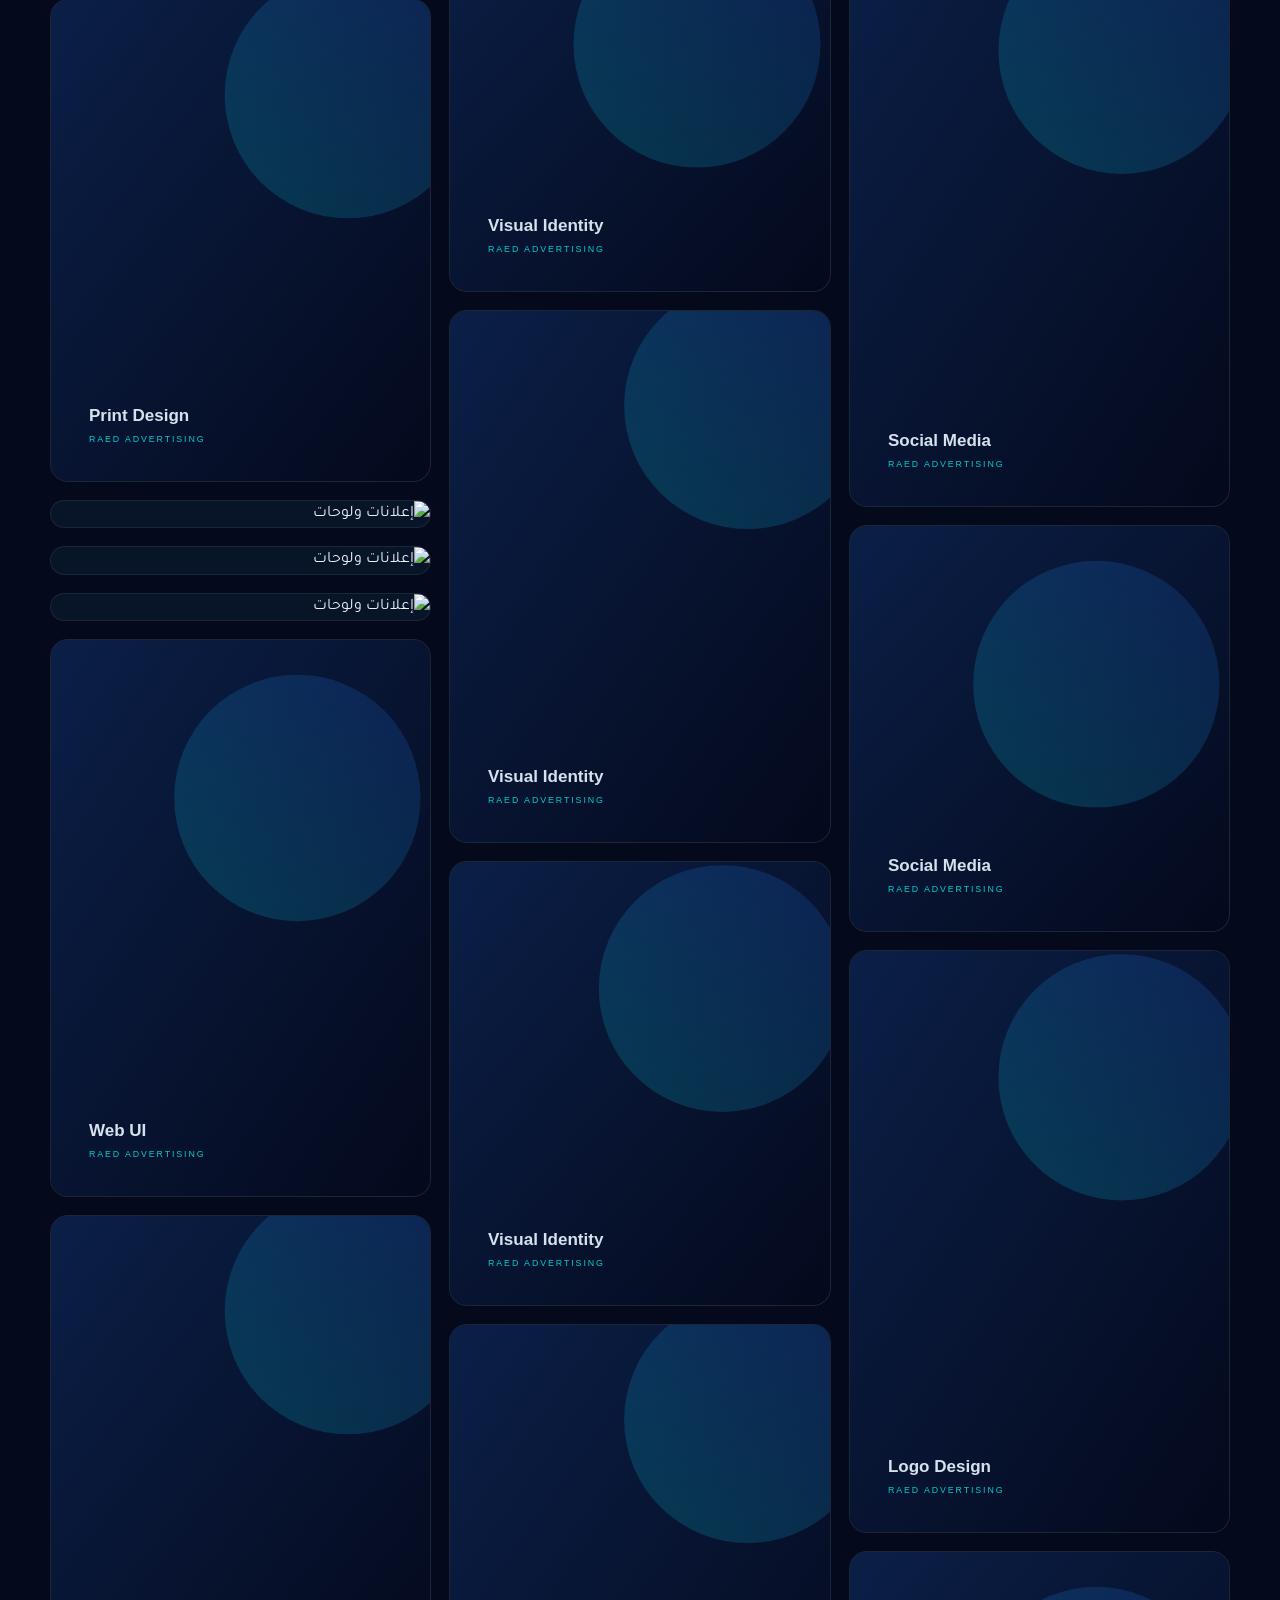
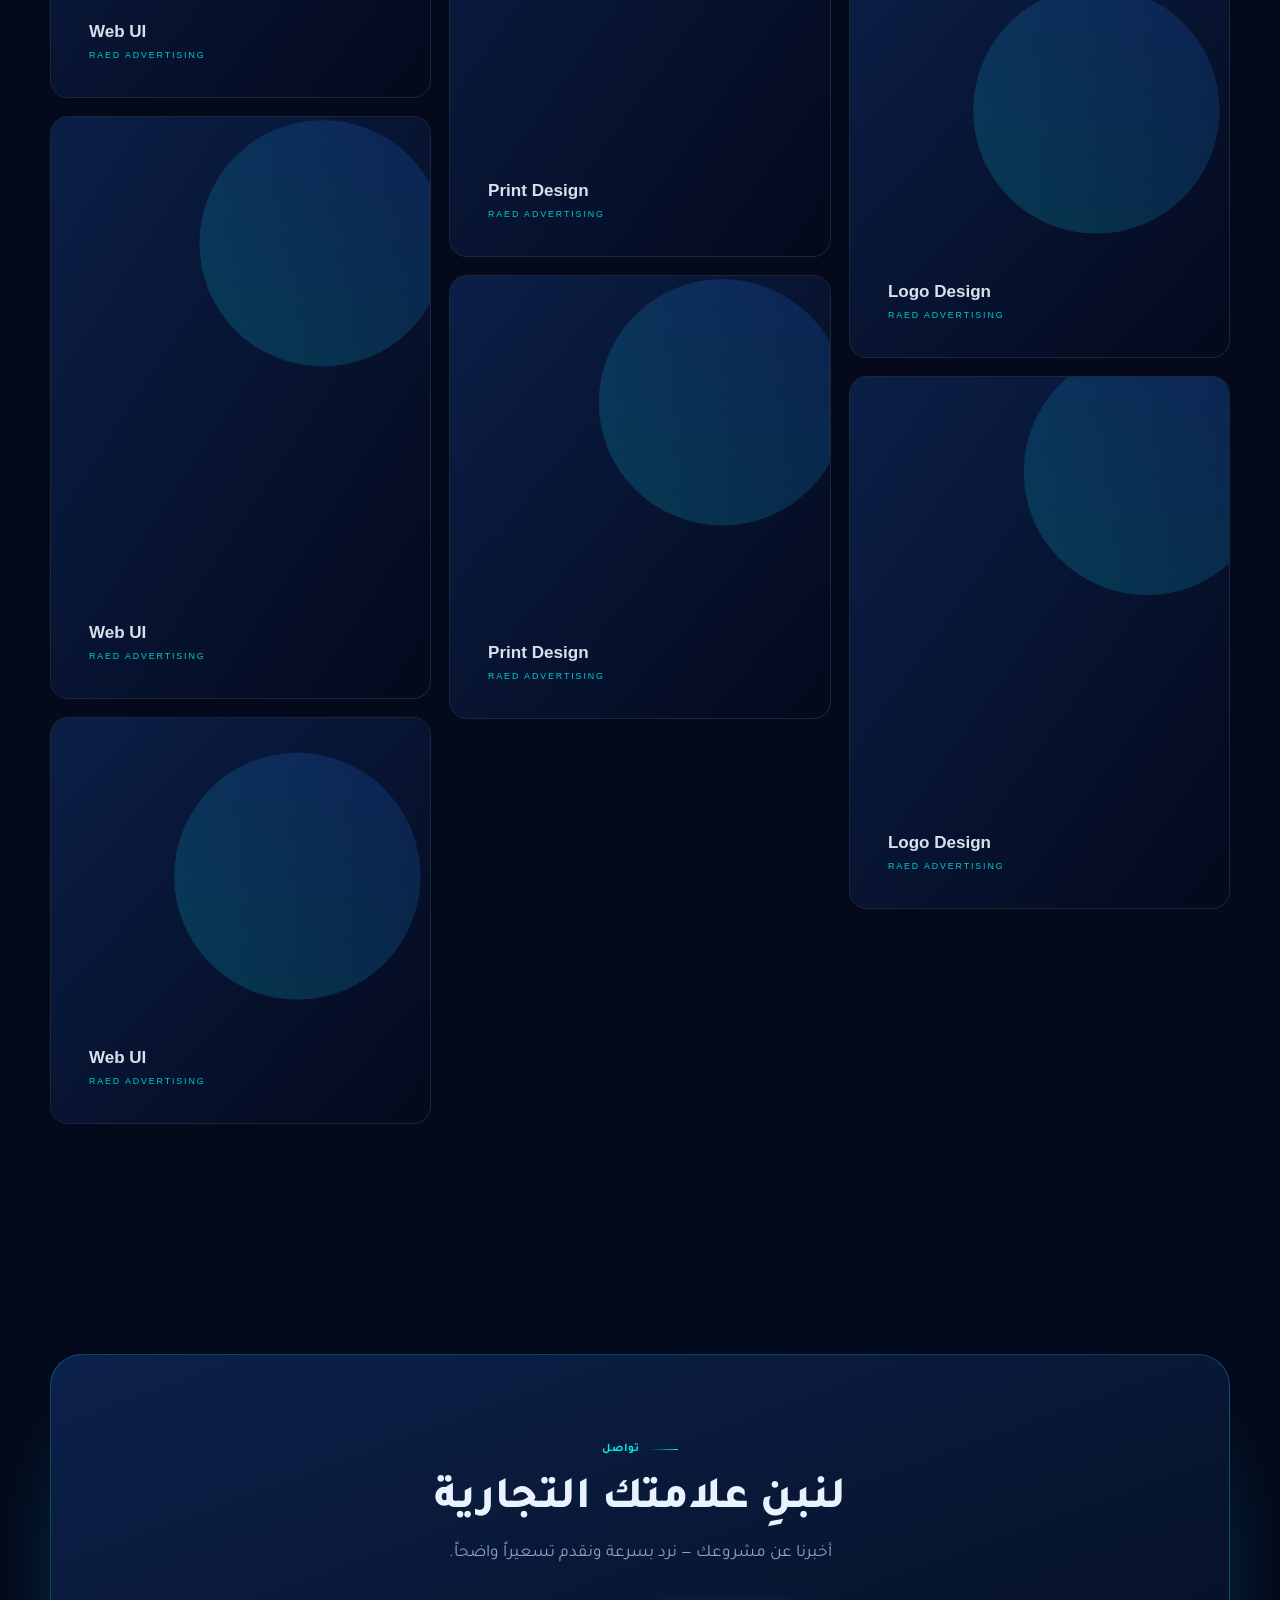
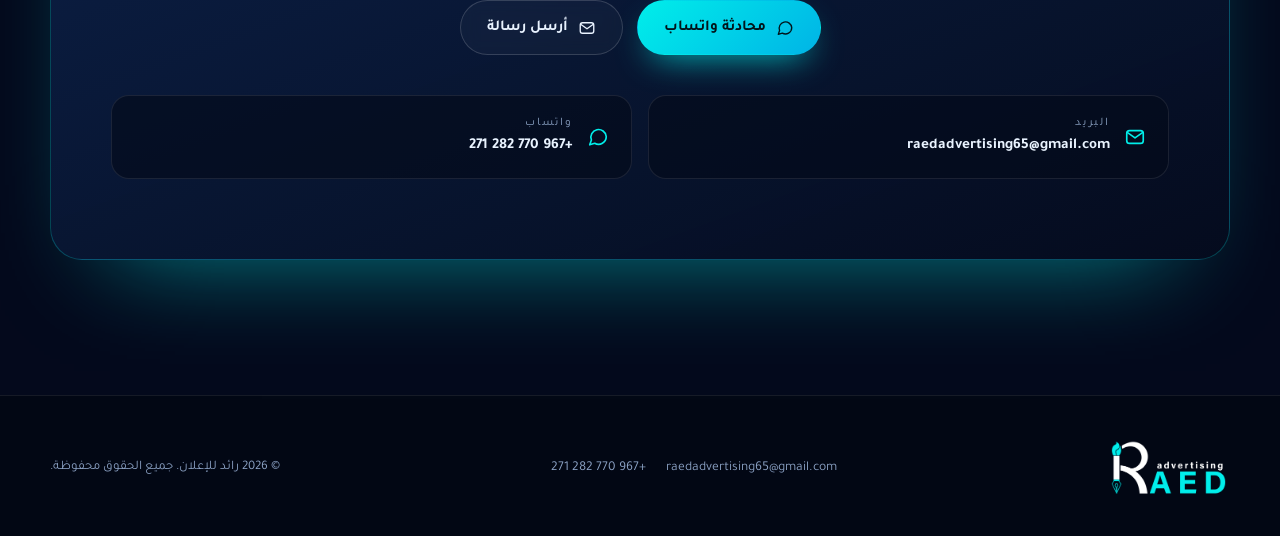
==== commit baac72e5: "Add files via upload" ====
--- a/ar.html
+++ b/ar.html
@@ -151,6 +151,7 @@
   </div>
 </div></div>
 
+<script src="config.js"></script>
 <script>window.RAED_LANG = 'ar';</script>
 <script src="ar.js"></script>
 <script src="app.js"></script>
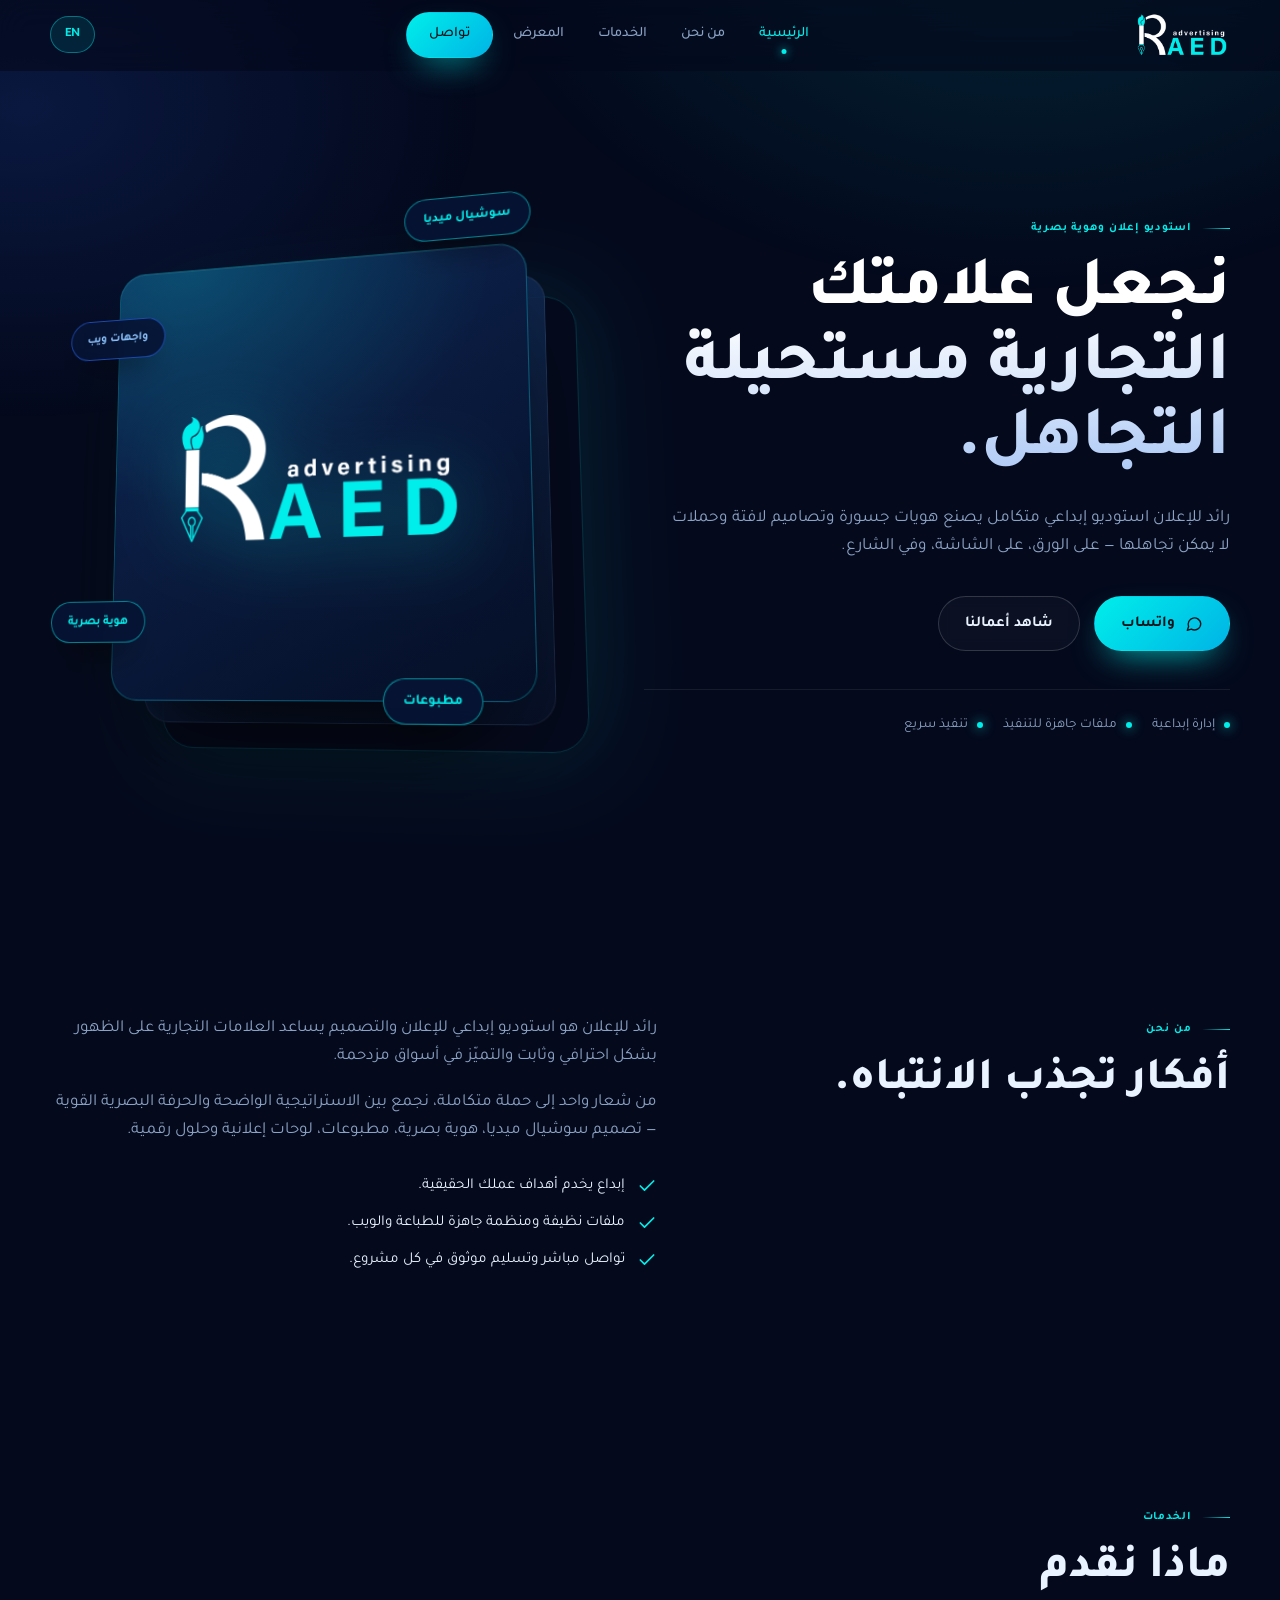
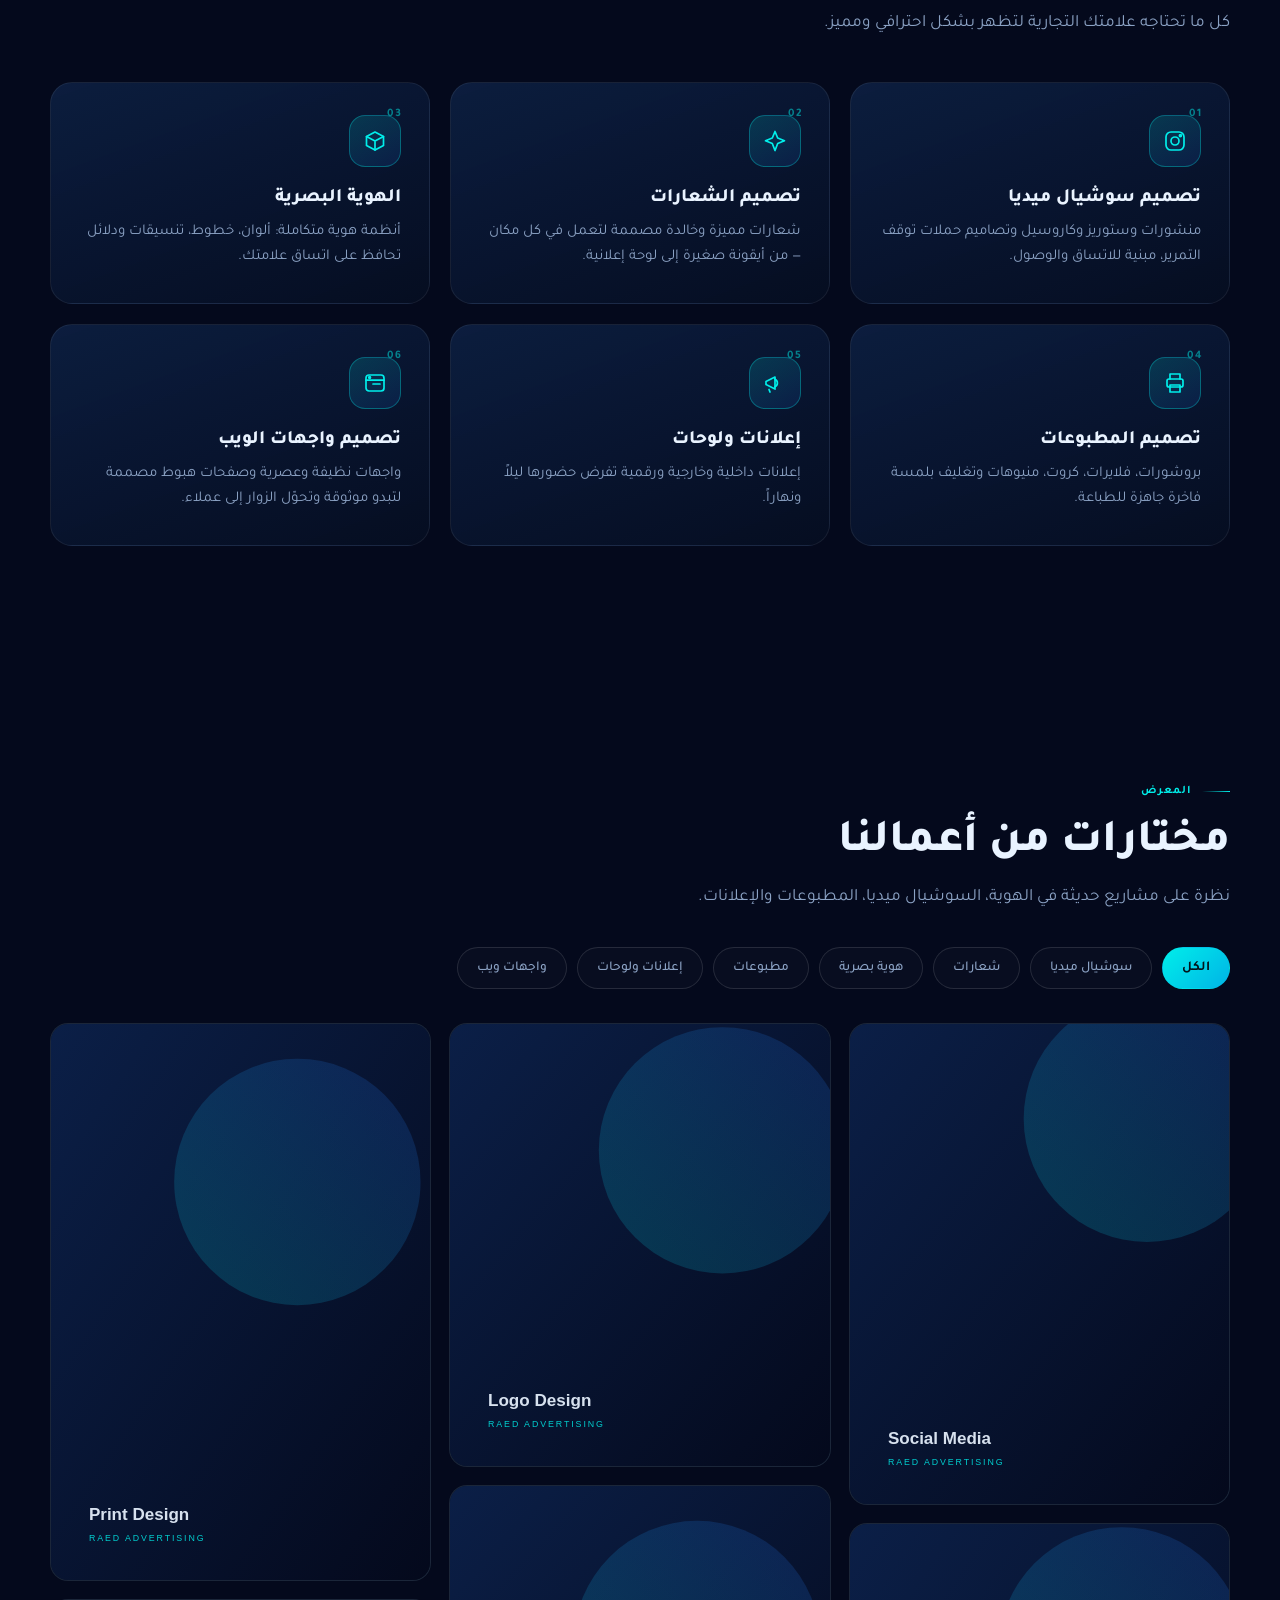
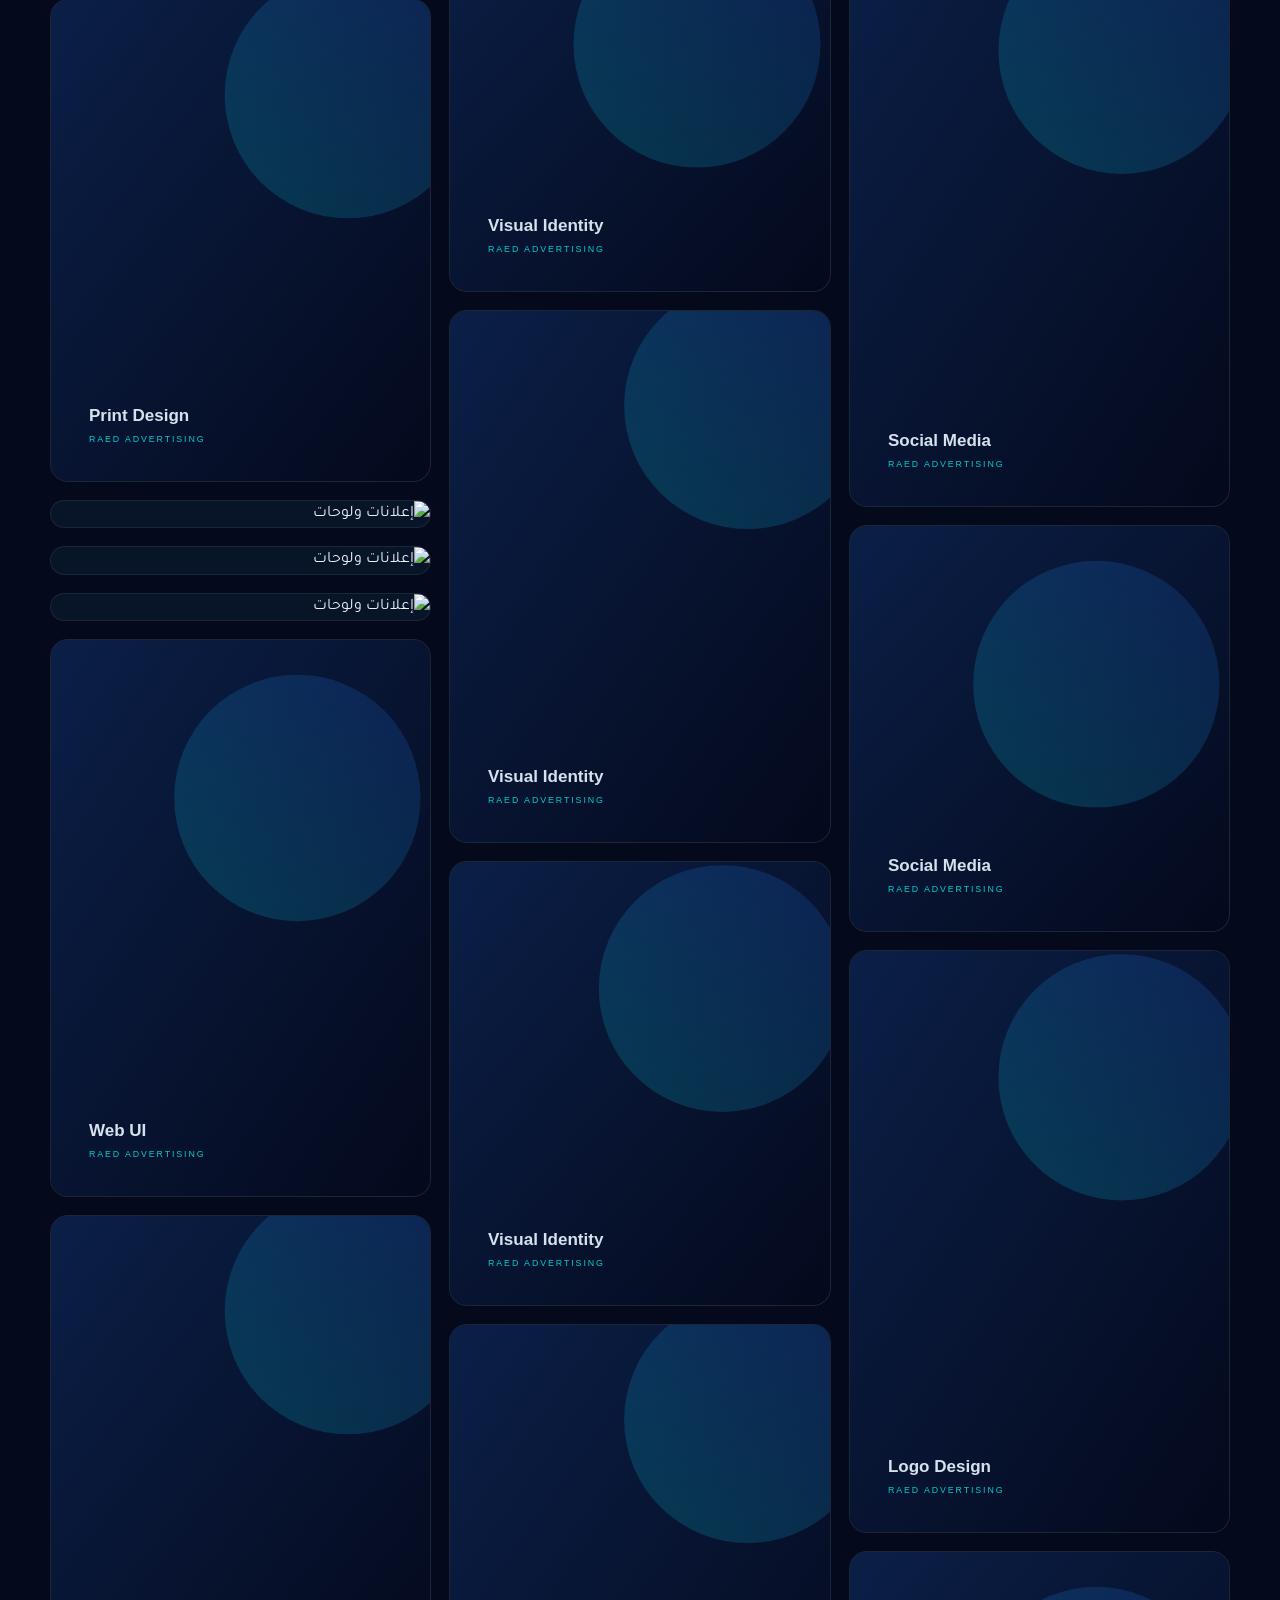
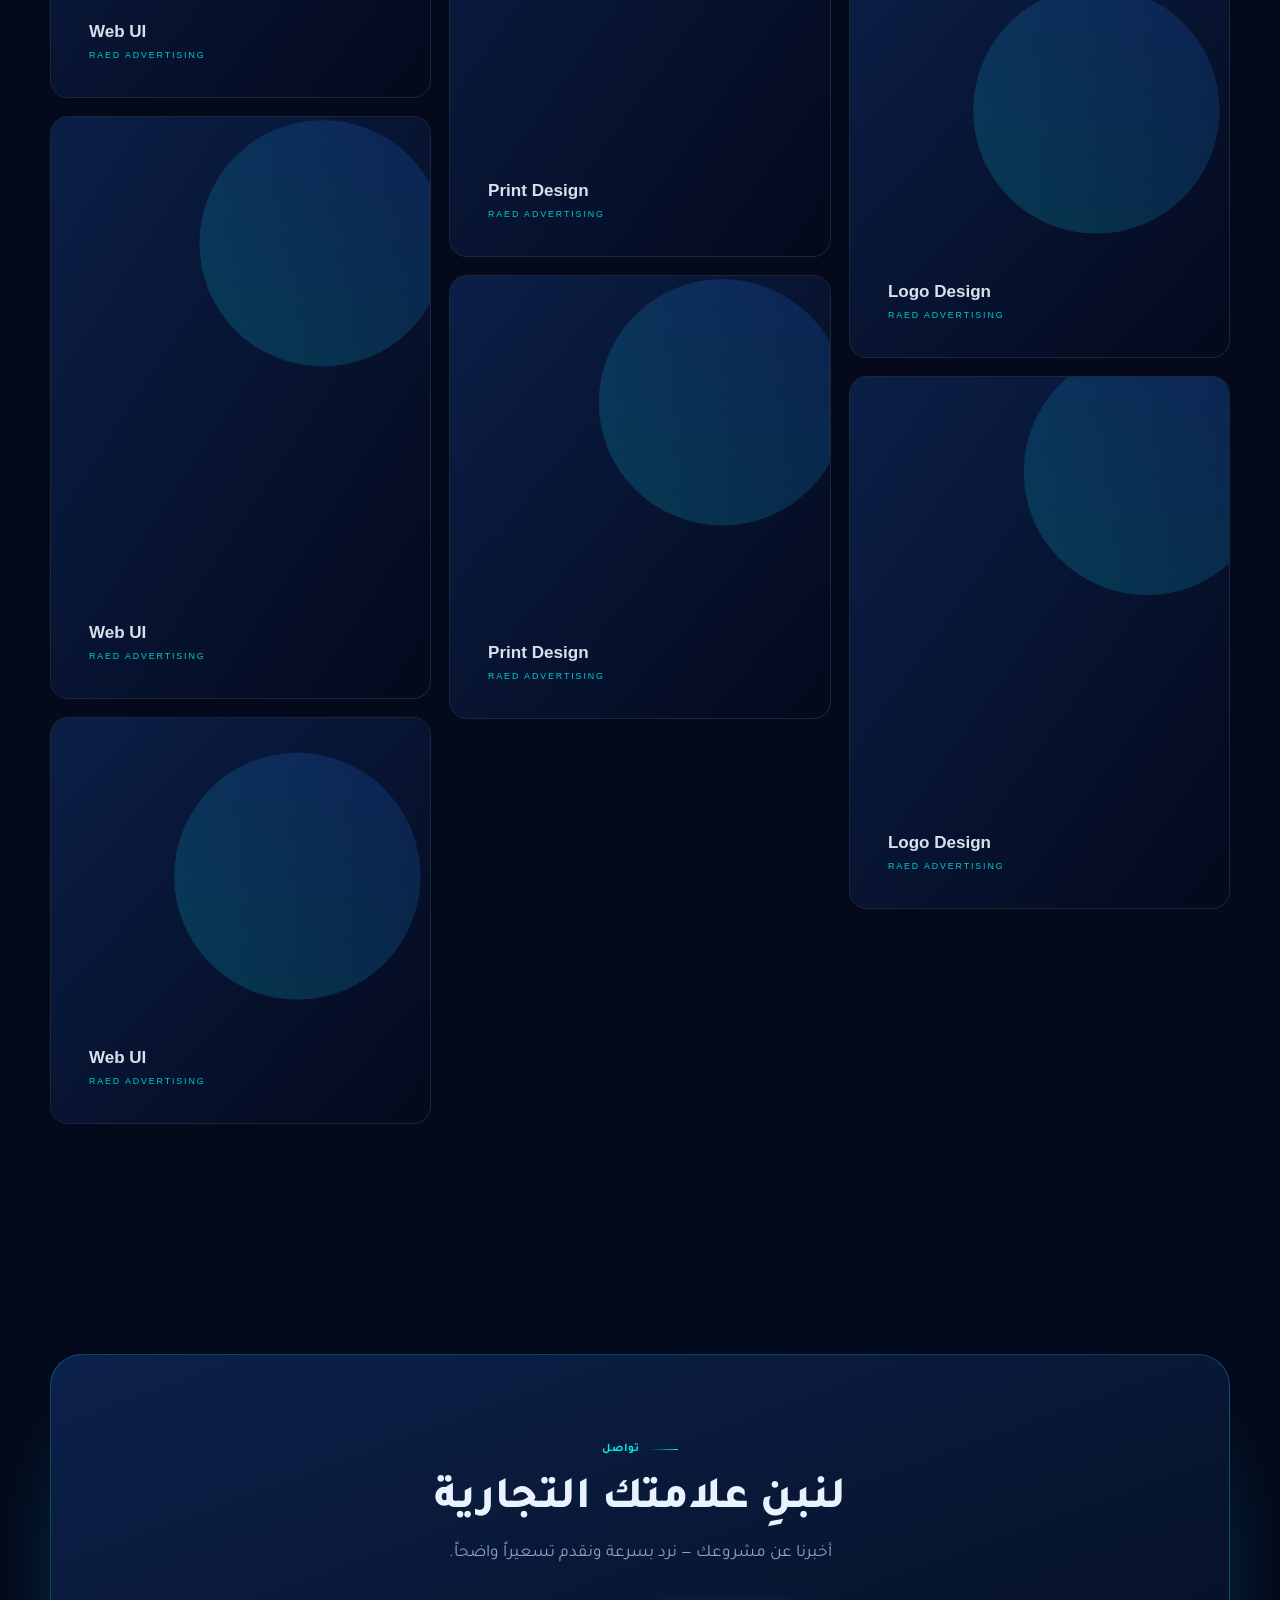
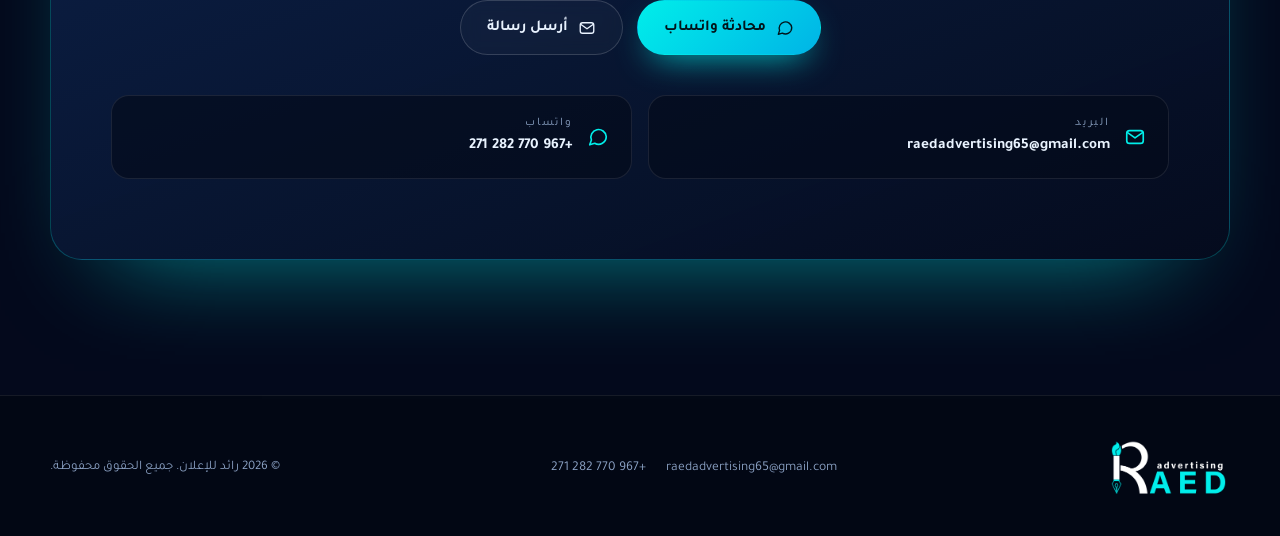
==== commit 1fce658c: "Add files via upload" ====
--- a/ar.html
+++ b/ar.html
@@ -8,6 +8,10 @@
 <title>رائد للإعلان — استوديو إبداعي</title>
 <meta name="theme-color" content="#04091c">
 <link rel="preconnect" href="https://fonts.googleapis.com">
+<link rel="preconnect" href="https://res.cloudinary.com" crossorigin>
+<link rel="preconnect" href="https://api.cloudinary.com" crossorigin>
+<link rel="dns-prefetch" href="https://res.cloudinary.com">
+<link rel="dns-prefetch" href="https://api.cloudinary.com">
 <link rel="preconnect" href="https://fonts.gstatic.com" crossorigin>
 <link href="https://fonts.googleapis.com/css2?family=Tajawal:wght@400;500;700;800;900&display=swap" rel="stylesheet">
 <link rel="stylesheet" href="styles.css">
